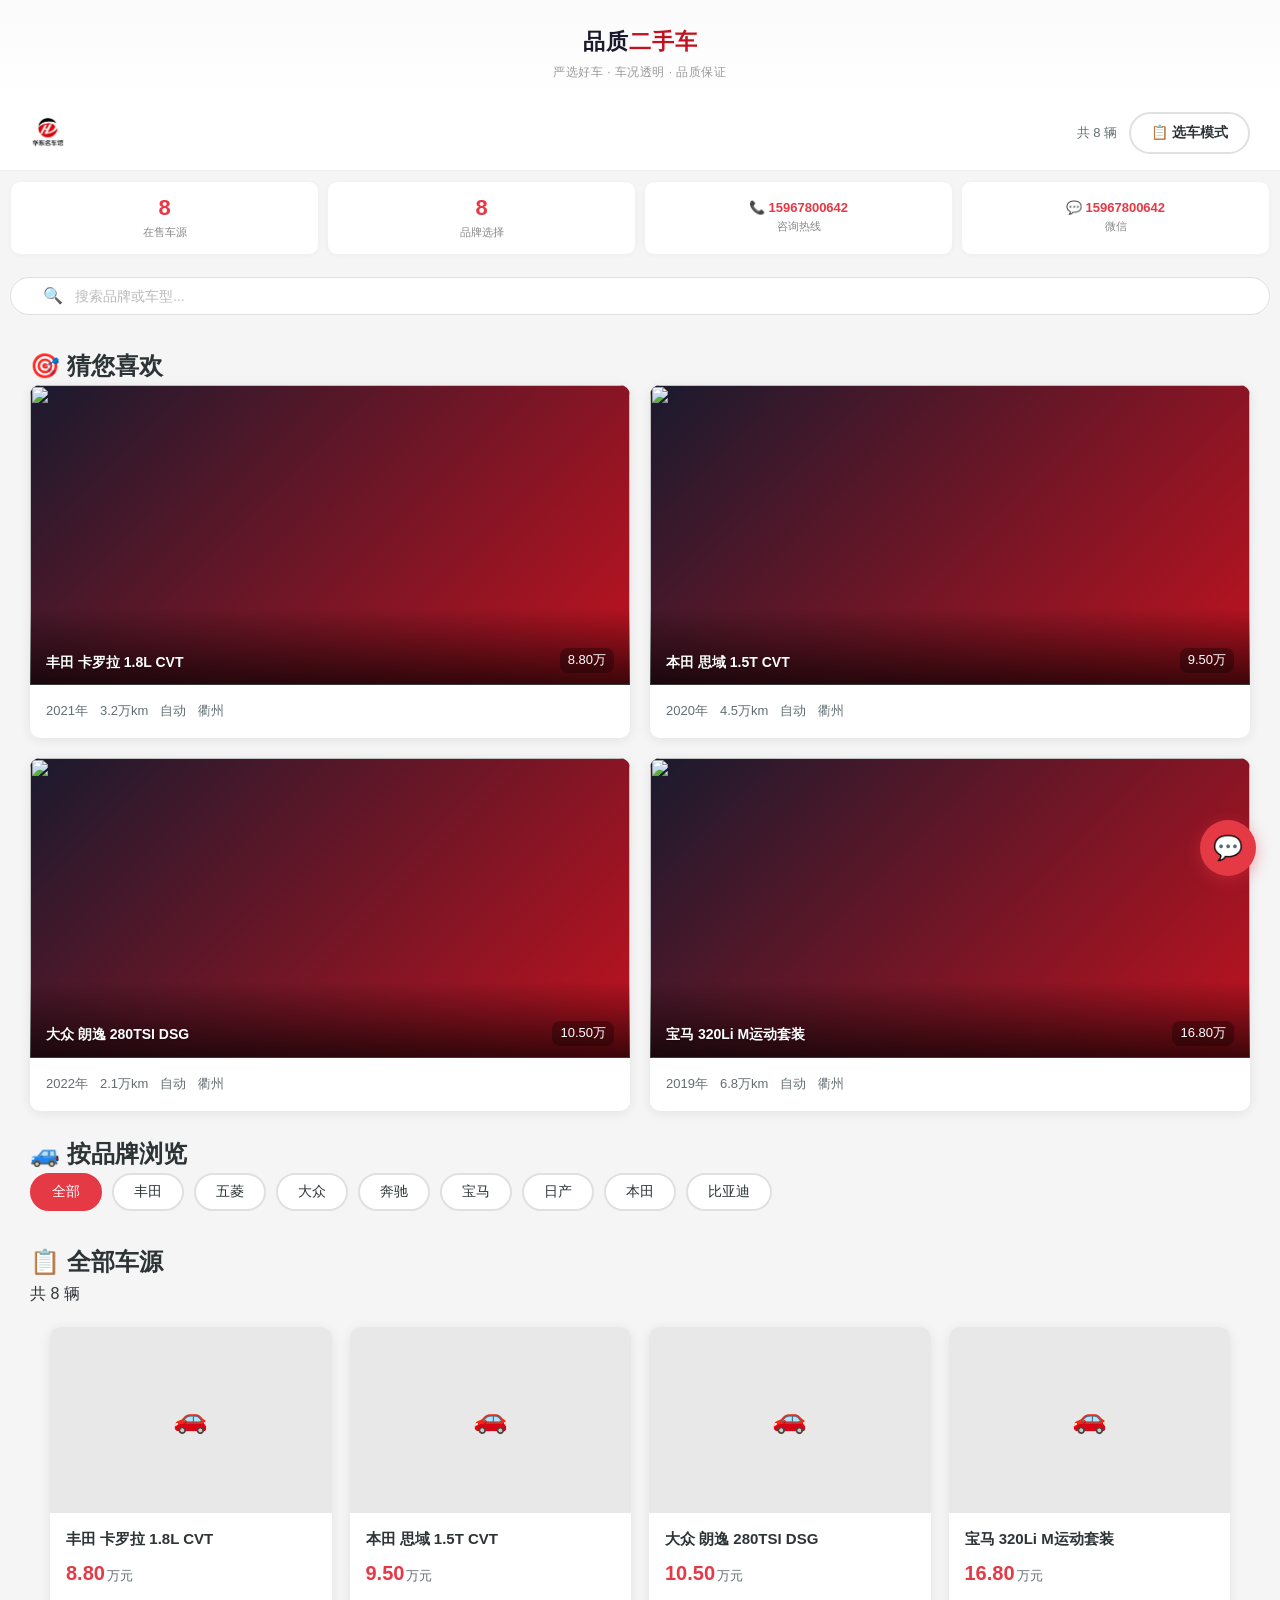
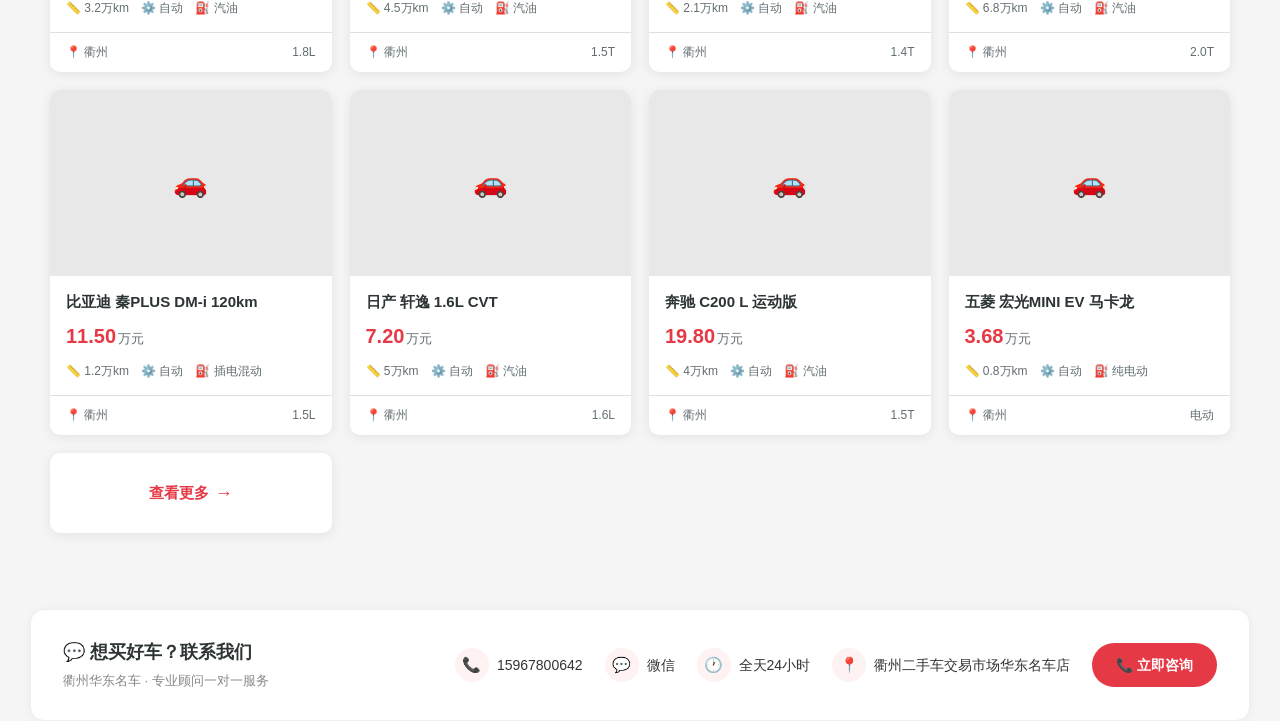
==== index.html @ 39abc212 "三项更新: 猜您喜欢改名+搜索框+近期特价筛选" ====
<!DOCTYPE html>
<html lang="zh-CN">
<head>
<meta charset="UTF-8">
<meta name="viewport" content="width=device-width,initial-scale=1.0,maximum-scale=1.0,user-scalable=no,viewport-fit=cover">
<meta name="format-detection" content="telephone=yes">
<meta property="og:title" content="衢州华东名车 - 品质二手车">
<meta property="og:description" content="严选好车 · 车况透明 · 品质保证 · 15967800642">
<meta property="og:image" content="https://lilboat001.github.io/huadong-mingche/images/logo.png">
<meta property="og:type" content="website">
<title>衢州华东名车</title>
<link rel="stylesheet" href="css/style.css?v=8">
<style>
.ct-sec{max-width:1260px;margin:36px auto 0;padding:0 20px}
.ct-card{background:#fff;border-radius:14px;padding:28px 32px;display:flex;align-items:center;justify-content:space-between;flex-wrap:wrap;gap:20px;box-shadow:0 1px 10px rgba(0,0,0,.04);border:1px solid #eee}
.ct-left h3{font-size:18px;font-weight:700;color:#2d3436;margin-bottom:4px}
.ct-left p{font-size:13px;color:#888}
.ct-right{display:flex;align-items:center;gap:22px;flex-wrap:wrap}
.ct-item{display:flex;align-items:center;gap:8px;font-size:14px;color:#333}
.ct-icon{width:34px;height:34px;border-radius:50%;background:#fef2f2;display:flex;align-items:center;justify-content:center;font-size:15px}
.ct-btn{padding:11px 24px;background:#e63946;color:#fff;border-radius:22px;font-size:14px;font-weight:600;text-decoration:none;transition:all .2s;white-space:nowrap}
.ct-btn:hover{background:#c1121f;transform:scale(1.03)}
.showcase-nav{display:flex;align-items:center;justify-content:center;gap:12px;margin-top:14px}
.showcase-arrow{width:40px;height:40px;border-radius:50%;border:2px solid #ddd;background:#fff;font-size:22px;cursor:pointer;display:flex;align-items:center;justify-content:center;transition:all .2s;color:#555;flex-shrink:0}
.showcase-arrow:hover{background:#e63946;color:#fff;border-color:#e63946}
.showcase-strip{display:flex;gap:8px;flex-wrap:wrap;justify-content:center;align-items:center}
.showcase-strip .dot{width:10px;height:10px;border-radius:50%;background:#ddd;cursor:pointer;transition:all .2s}
.showcase-strip .dot.active{background:#e63946;width:22px;border-radius:5px}
.top-strip{display:flex;align-items:center;justify-content:center;gap:16px;padding:10px 20px;background:#fafafa;border-bottom:1px solid #f0f0f0;font-size:13px;color:#666;flex-wrap:wrap}
.top-strip-item strong{color:#333;font-weight:600}
.top-strip-sep{color:#ddd;font-size:10px}
.info-banner{max-width:1260px;margin:0 auto;padding:10px 0}
.info-banner-inner{display:grid;grid-template-columns:repeat(4,1fr);gap:8px}
.info-card{background:#fff;border-radius:10px;padding:12px 4px;text-align:center;box-shadow:0 1px 4px rgba(0,0,0,.03);border:1px solid #f2f2f2;display:flex;flex-direction:column;align-items:center;justify-content:center;min-height:68px;overflow:hidden}
.info-num{display:block;font-size:22px;font-weight:700;color:#e63946;line-height:1.3}
.info-label{display:block;font-size:11px;color:#888;margin-top:1px}
.info-card-contact .info-num{font-size:13px}
.search-box{max-width:1260px;margin:12px auto 0;padding:0 20px;display:flex;align-items:center;background:#fff;border-radius:22px;border:1px solid #e0e0e0;overflow:hidden;transition:border-color .2s}
.search-box:focus-within{border-color:#e63946;box-shadow:0 0 0 3px rgba(230,57,70,.08)}
.search-icon{padding:0 12px;font-size:16px;color:#aaa;flex-shrink:0}
.search-box input{flex:1;border:none;outline:none;padding:10px 12px 10px 0;font-size:14px;color:#2d3436;background:transparent;min-width:0}
.search-box input::placeholder{color:#bbb}
.filter-tag{padding:8px 16px;border:2px solid #ff9800;border-radius:20px;background:#fff;color:#ff9800;font-size:13px;font-weight:600;cursor:pointer;transition:all .2s;white-space:nowrap;align-self:flex-end}
.filter-tag:hover{background:#fff8e1}
.filter-tag.active{background:#ff9800;color:#fff}
@media(max-width:640px){
  .search-box{margin:8px 12px 0;border-radius:18px}
  .search-box input{font-size:13px;padding:8px 8px 8px 0}
  .search-icon{padding:0 10px;font-size:14px}
  .filter-tag{padding:6px 12px;font-size:11px}
}
@media(max-width:640px){
  .info-banner{margin:0 12px;padding:8px 0}
  .info-banner-inner{grid-template-columns:1fr 1fr;gap:6px}
  .info-card{padding:12px 4px;min-height:60px}
  .info-num{font-size:18px}
  .info-label{font-size:10px}
  .info-card-contact .info-num{font-size:11px}
}
</style>
</head>
<body>

<div class="refresh-bar" id="refreshBar">数据已更新 <button id="btnRefreshNow">🔄 刷新</button></div>

<!-- ====== 展厅模式 ====== -->
<div class="view-mode" id="showroomMode">

  <!-- 展厅头部 -->
  <div style="text-align:center;padding:24px 16px 14px;background:linear-gradient(180deg,#fafafa,#fff)">
    <h1 style="font-size:22px;font-weight:700;color:#1a1a2e;margin:0;letter-spacing:1px">品质<span style="color:#c1121f">二手车</span></h1>
    <p style="font-size:12px;color:#999;margin:4px 0 0;letter-spacing:0.5px">严选好车 · 车况透明 · 品质保证</p>
  </div>

  <header class="header" style="position:static;box-shadow:none;border-bottom:1px solid #f0f0f0">
    <div class="header-inner">
      <div class="logo">
        <img src="images/logo.png" alt="logo" class="logo-img" onerror="this.style.display='none';this.nextElementSibling.style.display=''">
        <span class="logo-text" style="display:none"><span class="logo-icon">🚗</span> 衢州<span>华东名车</span></span>
      </div>
      <div style="display:flex;align-items:center;gap:12px">
        <div class="header-stats" id="headerStats"></div>
        <button class="mode-toggle" id="modeToggle">📋 选车模式</button>
      </div>
    </div>
  </header>

  <div class="info-banner">
    <div class="info-banner-inner">
      <div class="info-card">
        <span class="info-num" id="statCount">8</span>
        <span class="info-label">在售车源</span>
      </div>
      <div class="info-card">
        <span class="info-num" id="statBrands">7</span>
        <span class="info-label">品牌选择</span>
      </div>
      <div class="info-card info-card-contact">
        <a href="tel:15967800642" style="text-decoration:none;color:inherit;display:flex;flex-direction:column;align-items:center;width:100%"><span class="info-num">📞 15967800642</span></a>
        <span class="info-label">咨询热线</span>
      </div>
      <div class="info-card info-card-contact">
        <span class="info-num">💬 15967800642</span>
        <span class="info-label">微信</span>
      </div>
    </div>
  </div>

  <div class="search-box"><span class="search-icon">🔍</span><input type="text" id="searchInput" placeholder="搜索品牌或车型..." oninput="var v=this.value.trim().toLowerCase();var s2=document.getElementById('searchInput2');if(s2)s2.value=this.value;window._searchText=v;A.doSearch()"></div>
	  <section class="featured-section"><div class="section-header"><h2>🎯 猜您喜欢</h2></div><div class="featured-grid" id="featuredGrid"></div></section>
  <div class="brand-pills-section"><div class="section-header"><h2>🚙 按品牌浏览</h2></div><div class="brand-pills" id="brandPills"><button class="brand-pill brand-pill-all active">全部</button></div></div>
  <section class="featured-section"><div class="section-header"><h2>📋 全部车源</h2><span class="more" id="showroomCount"></span></div><div class="car-grid" id="showroomGrid"></div></section>
  <div class="ct-sec"><div class="ct-card">
    <div class="ct-left"><h3>💬 想买好车？联系我们</h3><p>衢州华东名车 · 专业顾问一对一服务</p></div>
    <div class="ct-right"><div class="ct-item"><span class="ct-icon">📞</span>15967800642</div><div class="ct-item"><span class="ct-icon">💬</span>微信</div><div class="ct-item"><span class="ct-icon">🕐</span>全天24小时</div><div class="ct-item"><span class="ct-icon">📍</span>衢州二手车交易市场华东名车店</div><a href="tel:15967800642" class="ct-btn">📞 立即咨询</a></div>
  </div></div>
</div>

<!-- ====== 选车模式 ====== -->
<div class="view-mode" id="selectMode" style="display:none">
  <header class="header" style="position:static;box-shadow:none;border-bottom:1px solid #f0f0f0">
    <div class="header-inner">
      <div class="logo">
        <img src="images/logo.png" alt="logo" class="logo-img" onerror="this.style.display='none';this.nextElementSibling.style.display=''">
        <span class="logo-text" style="display:none"><span class="logo-icon">🚗</span> 衢州<span>华东名车</span></span>
      </div>
      <div style="display:flex;align-items:center;gap:12px">
        <div class="header-stats" id="headerStats2"></div>
        <button class="mode-toggle" id="modeToggle2">✨ 展厅模式</button>
      </div>
    </div>
  </header>
        <div class="search-box"><span class="search-icon">🔍</span><input type="text" id="searchInput2" placeholder="搜索品牌或车型..." oninput="var v=this.value.trim().toLowerCase();var s1=document.getElementById('searchInput');if(s1)s1.value=this.value;window._searchText=v;A.doSearch()"></div>
  <div class="filter-bar">
    <div class="filter-group"><label class="filter-label">品牌</label><select id="filterBrand"><option value="">全部</option></select></div>
    <div class="filter-group"><label class="filter-label">变速箱</label><select id="filterTransmission"><option value="">全部</option><option value="自动">自动</option><option value="手动">手动</option></select></div>
    <div class="filter-group"><label class="filter-label">燃料</label><select id="filterFuel"><option value="">全部</option></select></div>
    <div class="filter-group"><label class="filter-label">价格(万元)</label><div class="price-inputs"><input type="number" id="priceMin" placeholder="最低"><span>—</span><input type="number" id="priceMax" placeholder="最高"></div></div>
    <button class="btn-reset" id="btnReset">重置</button>
        <button class="filter-tag" id="filterSpecial" onclick="this.classList.toggle('active');A.doSearch()">💰 近期特价</button>
    <span class="result-count" id="resultCount"></span>
  </div>
  <div class="car-grid" id="carGrid"></div>
  <div class="empty-state" id="emptyState" style="display:none"><div class="icon">🔍</div><p>没有匹配的车辆</p></div>
  <div class="ct-sec"><div class="ct-card">
    <div class="ct-left"><h3>💬 想买好车？联系我们</h3><p>衢州华东名车 · 专业顾问一对一服务</p></div>
    <div class="ct-right"><div class="ct-item"><span class="ct-icon">📞</span>15967800642</div><div class="ct-item"><span class="ct-icon">💬</span>微信</div><div class="ct-item"><span class="ct-icon">🕐</span>全天24小时</div><div class="ct-item"><span class="ct-icon">📍</span>衢州二手车交易市场华东名车店</div><a href="tel:15967800642" class="ct-btn">📞 立即咨询</a></div>
  </div></div>
</div>

<div class="detail-container" id="detailPage" style="display:none"></div>

<div class="floating-contact">
  <button class="floating-btn" id="floatingBtn">💬</button>
  <div class="floating-panel" id="floatingPanel">
    <button class="close-panel" id="closePanel">✕</button><h4>📬 联系我们</h4>
    <div class="contact-row"><span class="icon">📞</span><a href="tel:15967800642" style="color:inherit;text-decoration:none">15967800642</a></div>
    <div class="contact-row"><span class="icon">💬</span>微信：15967800642</div>
    <div class="contact-row"><span class="icon">🕐</span>全天 24小时在线</div>
    <div class="qr-placeholder">📱<br>微信扫码添加</div>
  </div>
</div>

<!-- 底部导航栏 (手机端) -->
<nav class="bottom-nav" id="bottomNav">
  <button class="nav-item active" data-nav="showroom">
    <span class="nav-icon">🏠</span>
    <span class="nav-label">展厅</span>
  </button>
  <button class="nav-item" data-nav="select">
    <span class="nav-icon">📋</span>
    <span class="nav-label">选车</span>
  </button>
  <button class="nav-item" data-nav="call">
    <span class="nav-icon">📞</span>
    <span class="nav-label">电话</span>
  </button>
  <button class="nav-item" data-nav="wechat">
    <span class="nav-icon">💬</span>
    <span class="nav-label">微信</span>
  </button>
</nav>

<!-- 联系面板 (ActionSheet) -->
<div class="contact-sheet-backdrop" id="csBackdrop"></div>
<div class="contact-sheet" id="contactSheet">
  <div class="contact-sheet-handle"></div>
  <div class="contact-sheet-content">
    <a href="tel:15967800642" class="contact-row call-row">
      <span class="icon">📞</span> 拨打电话 15967800642
    </a>
    <div class="contact-row" onclick="navigator.clipboard.writeText('15967800642');this.innerHTML='<span class=icon>✅</span> 已复制微信号';var t=this;setTimeout(function(){t.innerHTML='<span class=icon>💬</span> 复制微信号 15967800642'},2000)">
      <span class="icon">💬</span> 复制微信号 15967800642
    </div>
    <div class="contact-row" style="cursor:default">
      <span class="icon">🕐</span> 全天 24小时在线
    </div>
  </div>
</div>

<script src="js/app.js"></script>
<script>
(function(){
var cars=[],curCar=null,curImg=0,scList=[],scIdx=0,scIs3D=false,scImgs=[],scTimer=null,ss={cur:0,imgs:[],timer:null};
var $=function(id){return document.getElementById(id)};
var s=localStorage.getItem('car_inventory');
if(s){try{cars=JSON.parse(s)}catch(e){cars=window.CAR_DATA||[]}}else{cars=window.CAR_DATA||[]}

function init(){
  initFilters();initBrandPills();updateStats();initShowcase();renderFeatured();renderShowroomGrid(cars);
  (localStorage.getItem('car_view_mode')==='select'?goSelect:goShowroom)();
  $('btnRefreshNow').addEventListener('click',function(){location.reload()});
  $('modeToggle').addEventListener('click',goSelect);
  $('modeToggle2').addEventListener('click',goShowroom);
  window.addEventListener('storage',function(e){if(e.key==='car_inventory')location.reload()});
}
function goShowroom(){$('showroomMode').style.display='';$('selectMode').style.display='none';localStorage.setItem('car_view_mode','showroom');startScAuto();syncBottomNav('showroom')}
function goSelect(){$('showroomMode').style.display='none';$('selectMode').style.display='';localStorage.setItem('car_view_mode','select');stopScAuto();applyFilters();syncBottomNav('select')}
function syncBottomNav(mode){
  document.querySelectorAll('.nav-item').forEach(function(b){
    b.classList.toggle('active', b.getAttribute('data-nav') === mode);
  });
}

// 3D展台已移除，保留空函数防止报错
function initShowcase(){}
function showScCar(idx){}
function startScAuto(){}
function stopScAuto(){}

function updateStats(){
  var t='共 '+cars.length+' 辆',b=new Set(cars.map(function(c){return c.brand})).size;
  $('headerStats').textContent=t;$('headerStats2').textContent=t;
  $('statCount').textContent=cars.length;$('statBrands').textContent=b;
}
function initBrandPills(){
  var brands=[...new Set(cars.map(function(c){return c.brand}))].sort(),p=$('brandPills');
  brands.forEach(function(b){var btn=document.createElement('button');btn.className='brand-pill';btn.textContent=b;btn.addEventListener('click',function(){p.querySelectorAll('.brand-pill').forEach(function(x){x.classList.remove('active')});btn.classList.add('active');renderShowroomGrid(cars.filter(function(c){return c.brand===b}))});p.appendChild(btn)});
  p.querySelector('.brand-pill-all').addEventListener('click',function(){p.querySelectorAll('.brand-pill').forEach(function(x){x.classList.remove('active')});this.classList.add('active');renderShowroomGrid(cars)});
}
function renderFeatured(){$('featuredGrid').innerHTML=cars.slice(0,4).map(function(c){var p=(c.price/10000).toFixed(2);return'<div class="featured-card" onclick="A.detail('+c.id+')"><div class="featured-img"><img src="'+(c.images[0]||'')+'" loading="lazy" onerror="this.parentElement.style.background=\'linear-gradient(135deg,#1a1a2e,#c1121f)\'"><div class="featured-overlay"><span class="featured-brand">'+c.brand+' '+c.model+'</span><span class="featured-price">'+p+'万</span></div></div><div class="featured-body"><span class="meta-item">'+(c.year||'')+'年</span><span class="meta-item">'+(c.mileage||'')+'万km</span><span class="meta-item">'+c.transmission+'</span><span class="meta-item">'+(c.location||'')+'</span></div></div>'}).join('')}
function renderShowroomGrid(list){var show=list.slice(0,9);$('showroomCount').textContent='共 '+list.length+' 辆';var h=show.length?show.map(function(c){var p=(c.price/10000).toFixed(2);return'<div class="car-card" onclick="A.detail('+c.id+')"><div class="card-img"><img src="'+(c.images[0]||'')+'" loading="lazy" onerror="this.parentElement.innerHTML=\'<div style=position:absolute;top:0;left:0;width:100%;height:100%;display:flex;align-items:center;justify-content:center;color:#aaa;font-size:28px>🚗</div>\'"><div class="card-year-tag">'+(c.year||'')+'年</div>'+(c.spin3d&&c.spin3d.enabled?'<div class="badge-360">360°</div>':'')+'</div><div class="card-body"><div class="card-title">'+c.brand+' '+c.model+'</div><div class="card-price">'+p+'<small>万元</small></div><div class="card-meta"><span class="meta-item">📏 '+(c.mileage||'')+'万km</span><span class="meta-item">⚙️ '+c.transmission+'</span><span class="meta-item">⛽ '+c.fuel+'</span></div></div><div class="card-footer"><span>📍 '+(c.location||'')+'</span><span>'+(c.displacement||'')+'</span></div></div>'}).join(''):'<div class="empty-state"><div class="icon">🔍</div><p>暂无车源</p></div>';h+='<div class="car-card" onclick="A.goSelect()" style="display:flex;align-items:center;justify-content:center;gap:6px;min-height:80px;cursor:pointer;font-size:15px;font-weight:600;color:#e63946">查看更多 <span style="font-size:18px">→</span></div>';$('showroomGrid').innerHTML=h;}
function initFilters(){
  [...new Set(cars.map(function(c){return c.brand}))].sort().forEach(function(b){var o=document.createElement('option');o.value=b;o.textContent=b;$('filterBrand').appendChild(o)});
  [...new Set(cars.map(function(c){return c.fuel}))].sort().forEach(function(f){var o=document.createElement('option');o.value=f;o.textContent=f;$('filterFuel').appendChild(o)});
}
function applyFilters(){var f={brand:$('filterBrand').value,trans:$('filterTransmission').value,fuel:$('filterFuel').value,min:$('priceMin').value?+$('priceMin').value:0,max:$('priceMax').value?+$('priceMax').value:Infinity};var txt=window._searchText||'';var spOn=$('filterSpecial')&&$('filterSpecial').classList.contains('active');renderSelectGrid(cars.filter(function(c){if(f.brand&&c.brand!==f.brand)return false;if(f.trans&&c.transmission!==f.trans)return false;if(f.fuel&&c.fuel!==f.fuel)return false;var p=c.price/10000;if(p<f.min||p>f.max)return false;if(txt&&(c.brand+' '+c.model).toLowerCase().indexOf(txt)===-1)return false;if(spOn){var prices=cars.map(function(x){return x.price});var avg=prices.reduce(function(a,b){return a+b},0)/prices.length;if(c.price>avg)return false}return true}))}
$('filterBrand').addEventListener('change',applyFilters);$('filterTransmission').addEventListener('change',applyFilters);$('filterFuel').addEventListener('change',applyFilters);$('priceMin').addEventListener('input',applyFilters);$('priceMax').addEventListener('input',applyFilters);
$('btnReset').addEventListener('click',function(){$('filterBrand').value='';$('filterTransmission').value='';$('filterFuel').value='';$('priceMin').value='';$('priceMax').value='';$('filterSpecial').classList.remove('active');renderSelectGrid(cars)});
	function doSearch(){var txt=window._searchText||'';var spOn=$('filterSpecial')&&$('filterSpecial').classList.contains('active');var filtered=cars;if(txt){filtered=filtered.filter(function(c){return(c.brand+' '+c.model).toLowerCase().indexOf(txt)!==-1})}if(spOn){var prices=cars.map(function(x){return x.price});var avg=prices.reduce(function(a,b){return a+b},0)/prices.length;filtered=filtered.filter(function(c){return c.price<=avg})}renderShowroomGrid(filtered);if($('selectMode').style.display!=='none'){applyFilters()}}
function renderSelectGrid(list){$('detailPage').style.display='none';if(!list.length){$('carGrid').style.display='none';$('emptyState').style.display='';$('resultCount').textContent='0个结果'}else{$('carGrid').style.display='';$('emptyState').style.display='none';$('resultCount').textContent=list.length+'个车源';$('carGrid').innerHTML=list.map(function(c){var p=(c.price/10000).toFixed(2);return'<div class="car-card" onclick="A.detail('+c.id+')"><div class="card-img"><img src="'+(c.images[0]||'')+'" loading="lazy" onerror="this.parentElement.innerHTML=\'<div style=position:absolute;top:0;left:0;width:100%;height:100%;display:flex;align-items:center;justify-content:center;color:#aaa;font-size:28px>🚗</div>\'"><div class="card-year-tag">'+(c.year||'')+'年</div>'+(c.spin3d&&c.spin3d.enabled?'<div class="badge-360">360°</div>':'')+'</div><div class="card-body"><div class="card-title">'+c.brand+' '+c.model+'</div><div class="card-price">'+p+'<small>万元</small></div><div class="card-meta"><span class="meta-item">📏 '+(c.mileage||'')+'万km</span><span class="meta-item">⚙️ '+c.transmission+'</span><span class="meta-item">⛽ '+c.fuel+'</span></div></div><div class="card-footer"><span>📍 '+(c.location||'')+'</span><span>'+(c.displacement||'')+'</span></div></div>'}).join('')}}

function showDetail(id){
  var c=cars.find(function(x){return x.id===id});if(!c)return;curCar=c;curImg=0;var p=(c.price/10000).toFixed(2),h3=c.spin3d&&c.spin3d.enabled&&c.spin3d.images&&c.spin3d.images.length>=4;
  $('showroomMode').style.display='none';$('selectMode').style.display='none';$('detailPage').style.display='';stopScAuto();
  $('detailPage').innerHTML='<button class="btn-back" onclick="A.back()">← 返回</button>'+
    (h3?'<div class="spin3d-container" id="sd"><div class="spin3d-viewer" id="sv"><img src="'+c.spin3d.images[0]+'" id="si" alt=""><div class="spin3d-hint">↔ 左右拖拽旋转</div></div><div class="spin3d-dots" id="sdd">'+c.spin3d.images.map(function(_,i){return'<span class="spin3d-dot'+(i===0?' active':'')+'"></span>'}).join('')+'</div><div class="spin3d-toolbar"><button onclick="A.spPrev()">◀ 上一个</button><button class="spin3d-auto-btn" id="sab" onclick="A.spAuto()">▶ 自动旋转</button><button onclick="A.spNext()">下一个 ▶</button></div></div>'
    :'<div class="gallery"><div class="gallery-main"><img src="'+c.images[0]+'" id="gm" alt=""></div>'+(c.images.length>1?'<button class="gallery-nav prev" onclick="A.gPrev()">‹</button><button class="gallery-nav next" onclick="A.gNext()">›</button>':'')+'<div class="gallery-thumbs">'+c.images.map(function(im,i){return'<div class="gallery-thumb'+(i===0?' active':'')+'" onclick="A.gThumb('+i+')"><img src="'+im+'" alt=""></div>'}).join('')+'</div></div>')+
    '<div class="detail-card"><div class="detail-header"><div class="detail-title">'+c.brand+' '+c.model+'</div><div class="detail-price">'+p+'<small>万元</small></div></div><table class="info-table"><tr><td>年份</td><td>'+c.year+'年</td></tr><tr><td>里程</td><td>'+c.mileage+'万km</td></tr><tr><td>变速箱</td><td>'+c.transmission+'</td></tr><tr><td>燃料</td><td>'+c.fuel+'</td></tr><tr><td>排量</td><td>'+c.displacement+'</td></tr><tr><td>颜色</td><td>'+c.color+'</td></tr><tr><td>所在地</td><td>📍 '+c.location+'</td></tr></table><div class="detail-section"><h3>车况描述</h3><p>'+c.description+'</p></div><div class="contact-box">📞 联系电话：<span class="contact-phone">15967800642</span></div></div>';
  if(h3){initSpin3(c.spin3d.images);setTimeout(setupSpin3,100)}
  window.scrollTo({top:0,behavior:'smooth'});
}
function initSpin3(imgs){ss.imgs=imgs;ss.cur=0;clearInterval(ss.timer)}
function updSpin3(i){if(!ss.imgs.length)return;ss.cur=((i%ss.imgs.length)+ss.imgs.length)%ss.imgs.length;var im=$('si');if(im)im.src=ss.imgs[ss.cur];document.querySelectorAll('#sdd .spin3d-dot').forEach(function(d,j){d.classList.toggle('active',j===ss.cur)})}
function spPrev(){updSpin3(ss.cur-1);stopSpin3()}function spNext(){updSpin3(ss.cur+1);stopSpin3()}
function spAuto(){var b=$('sab');if(ss.timer){stopSpin3();if(b){b.textContent='▶ 自动旋转';b.classList.remove('playing')}return}if(b){b.textContent='⏸ 停止';b.classList.add('playing')}ss.timer=setInterval(function(){updSpin3(ss.cur+1)},150)}
function stopSpin3(){clearInterval(ss.timer);ss.timer=null}
function setupSpin3(){var v=$('sv');if(!v)return;var h=v.querySelector('.spin3d-hint'),drag=false,sx=0,sf=0;v.addEventListener('mousedown',function(e){drag=true;sx=e.clientX;sf=ss.cur;v.style.cursor='grabbing';h.style.opacity='0';stopSpin3();e.preventDefault()});document.addEventListener('mousemove',function(e){if(!drag)return;updSpin3(sf+Math.round((e.clientX-sx)/12))});document.addEventListener('mouseup',function(){if(drag){drag=false;v.style.cursor='ew-resize'}});v.addEventListener('touchstart',function(e){drag=true;sx=e.touches[0].clientX;sf=ss.cur;h.style.opacity='0';stopSpin3()},{passive:true});v.addEventListener('touchmove',function(e){if(!drag)return;e.preventDefault();var delta=Math.round((e.touches[0].clientX-sx)/8);if(delta!==0){updSpin3(sf+delta);sf=ss.cur;sx=e.touches[0].clientX}},{passive:false});v.addEventListener('touchend',function(){drag=false})}
function gThumb(i){if(!curCar)return;curImg=i;var m=$('gm');if(m)m.src=curCar.images[i];document.querySelectorAll('.gallery-thumb').forEach(function(t,j){t.classList.toggle('active',j===i)})}
function gPrev(){if(!curCar)return;gThumb((curImg-1+curCar.images.length)%curCar.images.length)}
function gNext(){if(!curCar)return;gThumb((curImg+1)%curCar.images.length)}
function goBack(){$('detailPage').style.display='none';curCar=null;if(localStorage.getItem('car_view_mode')==='select'){$('selectMode').style.display='';applyFilters()}else{$('showroomMode').style.display='';startScAuto()}}

$('floatingBtn').addEventListener('click',function(){
  if(window.innerWidth<=640){
    openContactSheet();
  }else{
    $('floatingPanel').classList.toggle('show');
  }
});
$('closePanel').addEventListener('click',function(){$('floatingPanel').classList.remove('show')});
document.addEventListener('click',function(e){if($('floatingPanel').classList.contains('show')&&!e.target.closest('.floating-contact'))$('floatingPanel').classList.remove('show')});

// ===== 底部导航 =====
document.querySelectorAll('.nav-item').forEach(function(btn){
  btn.addEventListener('click',function(){
    var mode=this.getAttribute('data-nav');
    if(mode==='showroom') goShowroom();
    else if(mode==='select') goSelect();
    else if(mode==='call'){ window.location.href='tel:15967800642'; }
    else if(mode==='wechat'){ openContactSheet(); }
  });
});

// ===== 联系面板 (ActionSheet) =====
function openContactSheet(){
  $('contactSheet').classList.add('open');
  $('csBackdrop').classList.add('show');
}
function closeContactSheet(){
  $('contactSheet').classList.remove('open');
  $('csBackdrop').classList.remove('show');
}
$('csBackdrop').addEventListener('click', closeContactSheet);

// 展厅轮播已移除

window.A={detail:showDetail,back:goBack,goSelect:goSelect,gThumb:gThumb,gPrev:gPrev,gNext:gNext,spPrev:spPrev,spNext:spNext,spAuto:spAuto,doSearch:doSearch};
init();
})();
</script>
</body>
</html>
---- css/style.css ----
/* ========== Reset & Base ========== */
*,
*::before,
*::after {
  margin: 0;
  padding: 0;
  box-sizing: border-box;
}

:root {
  --color-primary: #e63946;
  --color-primary-dark: #c1121f;
  --color-bg: #f5f5f5;
  --color-white: #ffffff;
  --color-text: #2d3436;
  --color-text-light: #636e72;
  --color-border: #e0e0e0;
  --color-tag: #f0f0f0;
  --shadow-card: 0 2px 12px rgba(0, 0, 0, 0.08);
  --shadow-hover: 0 6px 24px rgba(0, 0, 0, 0.14);
  --radius: 10px;
  --radius-sm: 6px;
  --max-width: 1260px;
  --transition: 0.25s ease;
}

body {
  font-family: -apple-system, BlinkMacSystemFont, "Segoe UI", "PingFang SC",
    "Microsoft YaHei", "Helvetica Neue", sans-serif;
  color: var(--color-text);
  background: var(--color-bg);
  line-height: 1.6;
  -webkit-font-smoothing: antialiased;
}

a {
  text-decoration: none;
  color: inherit;
}

img {
  max-width: 100%;
  display: block;
}

/* ========== Header ========== */
.header {
  background: var(--color-white);
  border-bottom: 1px solid var(--color-border);
  padding: 16px 0;
  position: sticky;
  top: 0;
  z-index: 100;
  box-shadow: 0 1px 4px rgba(0, 0, 0, 0.04);
}

.header-inner {
  max-width: var(--max-width);
  margin: 0 auto;
  padding: 0 20px;
  display: flex;
  align-items: center;
  justify-content: space-between;
}

.logo {
  font-size: 22px;
  font-weight: 700;
  color: var(--color-text);
  display: flex;
  align-items: center;
  gap: 8px;
}

.logo-icon {
  font-size: 26px;
}

.logo span {
  color: var(--color-primary);
}

.header-stats {
  font-size: 13px;
  color: var(--color-text-light);
}

/* ========== Filters ========== */
.filter-bar {
  max-width: var(--max-width);
  margin: 24px auto 0;
  padding: 0 20px;
  display: flex;
  flex-wrap: wrap;
  align-items: flex-end;
  gap: 12px;
}

.filter-group {
  display: flex;
  flex-direction: column;
  gap: 4px;
}

.filter-label {
  font-size: 12px;
  color: var(--color-text-light);
  font-weight: 500;
}

.filter-group select,
.filter-group input {
  padding: 9px 12px;
  border: 1px solid var(--color-border);
  border-radius: var(--radius-sm);
  font-size: 14px;
  color: var(--color-text);
  background: var(--color-white);
  outline: none;
  transition: border-color var(--transition);
  min-width: 130px;
}

.filter-group select:focus,
.filter-group input:focus {
  border-color: var(--color-primary);
}

.price-inputs {
  display: flex;
  align-items: center;
  gap: 6px;
}

.price-inputs input {
  width: 90px;
  min-width: auto;
}

.price-inputs span {
  color: var(--color-text-light);
  font-size: 13px;
}

.btn-reset {
  padding: 9px 18px;
  border: 1px solid var(--color-border);
  border-radius: var(--radius-sm);
  background: var(--color-white);
  color: var(--color-text-light);
  font-size: 13px;
  cursor: pointer;
  transition: all var(--transition);
  white-space: nowrap;
}

.btn-reset:hover {
  background: var(--color-text);
  color: var(--color-white);
  border-color: var(--color-text);
}

.result-count {
  margin-left: auto;
  font-size: 13px;
  color: var(--color-text-light);
  white-space: nowrap;
}

/* ========== Car Grid ========== */
.car-grid {
  max-width: var(--max-width);
  margin: 20px auto;
  padding: 0 20px 40px;
  display: grid;
  grid-template-columns: repeat(4, 1fr);
  gap: 18px;
}

/* ========== Car Card ========== */
.car-card {
  background: var(--color-white);
  border-radius: var(--radius);
  overflow: hidden;
  box-shadow: var(--shadow-card);
  cursor: pointer;
  transition: transform var(--transition), box-shadow var(--transition);
}

.car-card:hover {
  transform: translateY(-4px);
  box-shadow: var(--shadow-hover);
}

.card-img {
  position: relative;
  width: 100%;
  padding-top: 66%;
  overflow: hidden;
  background: #e8e8e8;
}

.card-img img {
  position: absolute;
  top: 0;
  left: 0;
  width: 100%;
  height: 100%;
  object-fit: cover;
  transition: transform var(--transition);
}

.car-card:hover .card-img img {
  transform: scale(1.05);
}

.card-year-tag {
  position: absolute;
  top: 10px;
  left: 10px;
  background: rgba(0, 0, 0, 0.65);
  color: #fff;
  font-size: 12px;
  padding: 3px 8px;
  border-radius: 4px;
  font-weight: 500;
}

.card-body {
  padding: 14px 16px;
}

.card-title {
  font-size: 15px;
  font-weight: 600;
  color: var(--color-text);
  margin-bottom: 6px;
  white-space: nowrap;
  overflow: hidden;
  text-overflow: ellipsis;
}

.card-price {
  font-size: 20px;
  font-weight: 700;
  color: var(--color-primary);
  margin-bottom: 10px;
}

.card-price small {
  font-size: 13px;
  font-weight: 400;
  color: var(--color-text-light);
  margin-left: 2px;
}

.card-meta {
  display: flex;
  gap: 12px;
  flex-wrap: wrap;
}

.meta-item {
  font-size: 12px;
  color: var(--color-text-light);
  display: flex;
  align-items: center;
  gap: 3px;
}

.meta-item .icon {
  font-size: 14px;
}

.card-footer {
  padding: 10px 16px;
  border-top: 1px solid var(--color-border);
  display: flex;
  justify-content: space-between;
  align-items: center;
  font-size: 12px;
  color: var(--color-text-light);
}

.card-location {
  display: flex;
  align-items: center;
  gap: 3px;
}

/* ========== Empty State ========== */
.empty-state {
  text-align: center;
  padding: 60px 20px;
  color: var(--color-text-light);
}

.empty-state .icon {
  font-size: 48px;
  margin-bottom: 12px;
}

.empty-state p {
  font-size: 15px;
}

/* ========== Detail Page ========== */
.detail-container {
  max-width: 960px;
  margin: 0 auto;
  padding: 24px 20px 40px;
}

.btn-back {
  display: inline-flex;
  align-items: center;
  gap: 6px;
  color: var(--color-text-light);
  font-size: 14px;
  padding: 8px 0;
  margin-bottom: 20px;
  cursor: pointer;
  transition: color var(--transition);
  background: none;
  border: none;
}

.btn-back:hover {
  color: var(--color-primary);
}

/* Gallery */
.gallery {
  position: relative;
  border-radius: var(--radius);
  overflow: hidden;
  background: #e8e8e8;
  margin-bottom: 24px;
}

.gallery-main {
  width: 100%;
  padding-top: 56%;
  position: relative;
}

.gallery-main img {
  position: absolute;
  top: 0;
  left: 0;
  width: 100%;
  height: 100%;
  object-fit: cover;
}

.gallery-nav {
  position: absolute;
  top: 50%;
  transform: translateY(-50%);
  width: 40px;
  height: 40px;
  border: none;
  border-radius: 50%;
  background: rgba(255, 255, 255, 0.85);
  color: var(--color-text);
  font-size: 18px;
  cursor: pointer;
  display: flex;
  align-items: center;
  justify-content: center;
  transition: background var(--transition);
}

.gallery-nav:hover {
  background: #fff;
}

.gallery-nav.prev {
  left: 12px;
}

.gallery-nav.next {
  right: 12px;
}

.gallery-thumbs {
  display: flex;
  gap: 8px;
  padding: 10px;
  overflow-x: auto;
}

.gallery-thumb {
  width: 72px;
  height: 50px;
  border-radius: 4px;
  overflow: hidden;
  cursor: pointer;
  opacity: 0.5;
  transition: opacity var(--transition);
  flex-shrink: 0;
  border: 2px solid transparent;
}

.gallery-thumb.active {
  opacity: 1;
  border-color: var(--color-primary);
}

.gallery-thumb img {
  width: 100%;
  height: 100%;
  object-fit: cover;
}

/* Detail Info */
.detail-card {
  background: var(--color-white);
  border-radius: var(--radius);
  box-shadow: var(--shadow-card);
  padding: 28px 32px;
}

.detail-header {
  display: flex;
  justify-content: space-between;
  align-items: flex-start;
  flex-wrap: wrap;
  gap: 16px;
  margin-bottom: 24px;
  padding-bottom: 20px;
  border-bottom: 1px solid var(--color-border);
}

.detail-title {
  font-size: 22px;
  font-weight: 700;
}

.detail-price {
  font-size: 28px;
  font-weight: 700;
  color: var(--color-primary);
  white-space: nowrap;
}

.detail-price small {
  font-size: 16px;
  font-weight: 400;
}

/* Info Table */
.info-table {
  width: 100%;
  border-collapse: collapse;
  margin-bottom: 24px;
}

.info-table td {
  padding: 10px 0;
  font-size: 14px;
  border-bottom: 1px solid var(--color-border);
  vertical-align: top;
}

.info-table td:first-child {
  color: var(--color-text-light);
  width: 100px;
  font-weight: 500;
}

/* Description */
.detail-section {
  margin-bottom: 24px;
}

.detail-section h3 {
  font-size: 16px;
  margin-bottom: 10px;
  color: var(--color-text);
}

.detail-section p {
  font-size: 14px;
  color: var(--color-text-light);
  line-height: 1.8;
}

/* Contact */
.contact-box {
  background: #fafafa;
  border-radius: var(--radius-sm);
  padding: 16px 20px;
  display: flex;
  align-items: center;
  gap: 12px;
}

.contact-label {
  font-size: 13px;
  color: var(--color-text-light);
}

.contact-phone {
  font-size: 18px;
  font-weight: 600;
  color: var(--color-primary);
}

/* ========== Footer ========== */
.footer {
  text-align: center;
  padding: 20px;
  color: var(--color-text-light);
  font-size: 12px;
  border-top: 1px solid var(--color-border);
  background: var(--color-white);
}

/* ========== Responsive ========== */

/* ========== Mode Toggle Button ========== */
.mode-toggle {
  display: flex;
  align-items: center;
  gap: 5px;
  padding: 10px 20px;
  border: 2px solid #e0e0e0;
  border-radius: 22px;
  background: #fff;
  color: #2d3436;
  font-size: 14px;
  cursor: pointer;
  transition: all .25s ease;
  white-space: nowrap;
  font-weight: 600;
}

.mode-toggle:hover {
  border-color: var(--color-primary);
  color: var(--color-primary);
  background: #fff5f5;
}

/* ========== View Mode Wrappers ========== */
.view-mode {
  animation: fadeIn 0.4s ease;
}

@keyframes fadeIn {
  from { opacity: 0; transform: translateY(10px); }
  to   { opacity: 1; transform: translateY(0); }
}

/* ========== Hero Section ========== */
.hero {
  background: linear-gradient(135deg, #1a1a2e 0%, #16213e 40%, #c1121f 100%);
  padding: 60px 20px 50px;
  text-align: center;
  position: relative;
  overflow: hidden;
}

.hero::before {
  content: '';
  position: absolute;
  top: -50%;
  left: -50%;
  width: 200%;
  height: 200%;
  background: radial-gradient(circle at 30% 50%, rgba(255,255,255,0.05) 0%, transparent 60%),
              radial-gradient(circle at 70% 30%, rgba(255,255,255,0.03) 0%, transparent 50%);
  pointer-events: none;
}

.hero-content {
  position: relative;
  z-index: 1;
  max-width: 700px;
  margin: 0 auto;
}

.hero h1 {
  font-size: 36px;
  font-weight: 800;
  color: #ffffff;
  margin-bottom: 12px;
  letter-spacing: 1px;
}

.hero h1 span {
  color: #ff6b6b;
}

.hero-subtitle {
  font-size: 16px;
  color: rgba(255,255,255,0.75);
  margin-bottom: 24px;
  line-height: 1.6;
}

.hero-tags {
  display: flex;
  justify-content: center;
  gap: 12px;
  flex-wrap: wrap;
}

.hero-tag {
  padding: 6px 16px;
  border: 1px solid rgba(255,255,255,0.3);
  border-radius: 20px;
  color: rgba(255,255,255,0.9);
  font-size: 13px;
  background: rgba(255,255,255,0.08);
  backdrop-filter: blur(4px);
}

/* ========== Logo ========== */
.logo-img {
  height: 36px;
  width: auto;
  vertical-align: middle;
}

.logo-text {
  font-size: 22px;
  font-weight: 700;
  color: var(--color-text);
  display: flex;
  align-items: center;
  gap: 8px;
}

/* ========== 3D Carousel ========== */
.carousel-3d-section {
  background: linear-gradient(135deg, #0f0c29, #1a1a2e 40%, #302b63 70%, #24243e 100%);
  padding: 40px 20px 20px;
  overflow: hidden;
  position: relative;
}

.carousel-3d-section::before {
  content: '';
  position: absolute;
  top: 0; left: 0; right: 0; bottom: 0;
  background: radial-gradient(ellipse at center, rgba(255,255,255,0.03) 0%, transparent 70%);
  pointer-events: none;
}

.carousel-3d-container {
  perspective: 1000px;
  max-width: 900px;
  margin: 0 auto;
  padding: 20px 0 10px;
}

.carousel-3d-stage {
  display: flex;
  align-items: center;
  justify-content: center;
  min-height: 300px;
  position: relative;
  transform-style: preserve-3d;
}

.carousel-card {
  position: absolute;
  width: 280px;
  background: rgba(255,255,255,0.06);
  backdrop-filter: blur(10px);
  border: 1px solid rgba(255,255,255,0.12);
  border-radius: 14px;
  overflow: hidden;
  cursor: pointer;
  transition: transform 0.6s cubic-bezier(0.23, 1, 0.32, 1),
              opacity 0.6s ease,
              border-color 0.3s ease;
  box-shadow: 0 8px 32px rgba(0,0,0,0.3);
}

.carousel-card.active {
  border-color: rgba(255,255,255,0.3);
  box-shadow: 0 12px 40px rgba(230,57,70,0.25);
}

.carousel-card:hover {
  border-color: var(--color-primary);
}

.carousel-card-img {
  width: 100%;
  height: 180px;
  overflow: hidden;
  background: rgba(0,0,0,0.2);
}

.carousel-card-img img {
  width: 100%;
  height: 100%;
  object-fit: cover;
  transition: transform 0.4s ease;
}

.carousel-card:hover .carousel-card-img img {
  transform: scale(1.06);
}

.carousel-card-label {
  padding: 12px 16px 4px;
  font-size: 15px;
  font-weight: 600;
  color: #fff;
  white-space: nowrap;
  overflow: hidden;
  text-overflow: ellipsis;
}

.carousel-card-price {
  padding: 0 16px 14px;
  font-size: 20px;
  font-weight: 700;
  color: #ff6b6b;
}

.carousel-3d-controls {
  display: flex;
  align-items: center;
  justify-content: center;
  gap: 20px;
  margin-top: 10px;
  position: relative;
  z-index: 2;
}

.carousel-btn {
  width: 44px;
  height: 44px;
  border-radius: 50%;
  border: 2px solid rgba(255,255,255,0.3);
  background: rgba(255,255,255,0.08);
  color: #fff;
  font-size: 22px;
  cursor: pointer;
  display: flex;
  align-items: center;
  justify-content: center;
  transition: all var(--transition);
  backdrop-filter: blur(4px);
}

.carousel-btn:hover {
  background: rgba(255,255,255,0.2);
  border-color: rgba(255,255,255,0.6);
}

.carousel-dots {
  display: flex;
  gap: 8px;
}

.carousel-dot {
  width: 10px;
  height: 10px;
  border-radius: 50%;
  background: rgba(255,255,255,0.3);
  cursor: pointer;
  transition: all var(--transition);
}

.carousel-dot.active {
  background: var(--color-primary);
  box-shadow: 0 0 10px rgba(230,57,70,0.6);
  transform: scale(1.3);
}

.carousel-current-info {
  text-align: center;
  padding: 16px 20px 0;
  position: relative;
  z-index: 2;
}

.carousel-info-name {
  font-size: 18px;
  font-weight: 700;
  color: #fff;
  display: block;
}

.carousel-info-price {
  font-size: 22px;
  font-weight: 700;
  color: #ff6b6b;
  margin-top: 4px;
  display: block;
}

/* ========== Stats Bar ========== */
.stats-bar {
  max-width: var(--max-width);
  margin: -28px auto 0;
  padding: 0 20px;
  position: relative;
  z-index: 2;
}

.stats-inner {
  background: var(--color-white);
  border-radius: var(--radius);
  box-shadow: var(--shadow-card);
  display: grid;
  grid-template-columns: repeat(4, 1fr);
  padding: 20px 0;
}

.stat-item {
  text-align: center;
  border-right: 1px solid var(--color-border);
}

.stat-item:last-child {
  border-right: none;
}

.stat-number {
  font-size: 28px;
  font-weight: 700;
  color: var(--color-primary);
  display: block;
}

.stat-label {
  font-size: 13px;
  color: var(--color-text-light);
  margin-top: 4px;
}

/* ========== Section Titles ========== */
.section-title {
  font-size: 22px;
  font-weight: 700;
  color: var(--color-text);
  margin-bottom: 6px;
}

.section-subtitle {
  font-size: 14px;
  color: var(--color-text-light);
  margin-bottom: 20px;
}

/* ========== Featured Cars ========== */
.featured-section {
  max-width: var(--max-width);
  margin: 32px auto 0;
  padding: 0 20px;
}

.featured-grid {
  display: grid;
  grid-template-columns: repeat(2, 1fr);
  gap: 20px;
}

.featured-card {
  background: var(--color-white);
  border-radius: var(--radius);
  overflow: hidden;
  box-shadow: var(--shadow-card);
  cursor: pointer;
  transition: transform var(--transition), box-shadow var(--transition);
  display: flex;
  flex-direction: column;
}

.featured-card:hover {
  transform: translateY(-6px);
  box-shadow: var(--shadow-hover);
}

.featured-img {
  position: relative;
  width: 100%;
  padding-top: 50%;
  overflow: hidden;
  background: #e8e8e8;
}

.featured-img img {
  position: absolute;
  top: 0;
  left: 0;
  width: 100%;
  height: 100%;
  object-fit: cover;
  transition: transform var(--transition);
}

.featured-card:hover .featured-img img {
  transform: scale(1.08);
}

.featured-overlay {
  position: absolute;
  bottom: 0;
  left: 0;
  right: 0;
  padding: 40px 16px 12px;
  background: linear-gradient(transparent, rgba(0,0,0,0.7));
  display: flex;
  justify-content: space-between;
  align-items: flex-end;
}

.featured-brand {
  color: #fff;
  font-size: 14px;
  font-weight: 600;
  text-shadow: 0 1px 2px rgba(0,0,0,0.4);
}

.featured-price {
  color: #fff;
  font-size: 13px;
  font-weight: 500;
  background: rgba(0,0,0,0.3);
  padding: 2px 8px;
  border-radius: 8px;
}

.featured-body {
  padding: 16px;
  flex: 1;
  display: flex;
  flex-wrap: wrap;
  gap: 12px;
  align-items: center;
  font-size: 13px;
  color: var(--color-text-light);
}

.featured-body .meta-item {
  font-size: 13px;
}

/* ========== Brand Pills ========== */
.brand-pills-section {
  max-width: var(--max-width);
  margin: 24px auto 0;
  padding: 0 20px;
}

.brand-pills {
  display: flex;
  flex-wrap: wrap;
  gap: 10px;
}

.brand-pill {
  padding: 8px 20px;
  border: 2px solid var(--color-border);
  border-radius: 24px;
  background: var(--color-white);
  color: var(--color-text);
  font-size: 14px;
  font-weight: 500;
  cursor: pointer;
  transition: all var(--transition);
  white-space: nowrap;
}

.brand-pill:hover {
  border-color: var(--color-primary);
  color: var(--color-primary);
}

.brand-pill.active {
  background: var(--color-primary);
  color: #fff;
  border-color: var(--color-primary);
}

.brand-pill-all {
  background: var(--color-text);
  color: #fff;
  border-color: var(--color-text);
}

.brand-pill-all:hover {
  background: #555;
  border-color: #555;
}

/* ========== Contact Bar ========== */
.contact-bar {
  background: linear-gradient(135deg, #1a1a2e, #c1121f);
  margin-top: 40px;
  padding: 40px 20px;
  color: #fff;
}

.contact-bar-inner {
  max-width: var(--max-width);
  margin: 0 auto;
  display: flex;
  align-items: center;
  justify-content: space-between;
  flex-wrap: wrap;
  gap: 24px;
}

.contact-bar-text h2 {
  font-size: 24px;
  font-weight: 700;
  margin-bottom: 6px;
}

.contact-bar-text p {
  font-size: 14px;
  opacity: 0.8;
}

.contact-bar-info {
  display: flex;
  gap: 32px;
  flex-wrap: wrap;
}

.contact-info-item {
  display: flex;
  align-items: center;
  gap: 10px;
}

.contact-info-icon {
  width: 44px;
  height: 44px;
  border-radius: 50%;
  background: rgba(255,255,255,0.15);
  display: flex;
  align-items: center;
  justify-content: center;
  font-size: 20px;
  flex-shrink: 0;
}

.contact-info-text .label {
  font-size: 11px;
  opacity: 0.7;
  text-transform: uppercase;
  letter-spacing: 1px;
}

.contact-info-text .value {
  font-size: 16px;
  font-weight: 600;
}

/* ========== Floating Contact Button ========== */
.floating-contact {
  position: fixed;
  bottom: 24px;
  right: 24px;
  z-index: 999;
}

.floating-btn {
  width: 56px;
  height: 56px;
  border-radius: 50%;
  border: none;
  background: var(--color-primary);
  color: #fff;
  font-size: 24px;
  cursor: pointer;
  box-shadow: 0 4px 16px rgba(230, 57, 70, 0.4);
  transition: transform var(--transition), box-shadow var(--transition);
  display: flex;
  align-items: center;
  justify-content: center;
}

.floating-btn:hover {
  transform: scale(1.1);
  box-shadow: 0 6px 24px rgba(230, 57, 70, 0.55);
}

.floating-panel {
  position: absolute;
  bottom: 68px;
  right: 0;
  width: 280px;
  background: var(--color-white);
  border-radius: var(--radius);
  box-shadow: var(--shadow-hover);
  padding: 24px;
  display: none;
  animation: fadeIn 0.25s ease;
}

.floating-panel.show {
  display: block;
}

.floating-panel h4 {
  font-size: 16px;
  margin-bottom: 16px;
  color: var(--color-text);
}

.floating-panel .contact-row {
  display: flex;
  align-items: center;
  gap: 10px;
  padding: 10px 0;
  border-bottom: 1px solid var(--color-border);
  font-size: 14px;
  color: var(--color-text);
}

.floating-panel .contact-row:last-child {
  border-bottom: none;
}

.floating-panel .contact-row .icon {
  font-size: 18px;
  width: 24px;
  text-align: center;
}

.floating-panel .qr-placeholder {
  width: 120px;
  height: 120px;
  background: var(--color-bg);
  border-radius: 8px;
  margin: 12px auto;
  display: flex;
  align-items: center;
  justify-content: center;
  font-size: 13px;
  color: var(--color-text-light);
  border: 1px dashed var(--color-border);
}

.floating-panel .close-panel {
  position: absolute;
  top: 10px;
  right: 14px;
  background: none;
  border: none;
  font-size: 18px;
  cursor: pointer;
  color: var(--color-text-light);
}


/* ========== Refresh Notification Bar ========== */
.refresh-bar {
  position: fixed;
  top: 0;
  left: 0;
  right: 0;
  background: #1a1a2e;
  color: #fff;
  padding: 12px 20px;
  text-align: center;
  font-size: 14px;
  z-index: 1000;
  transform: translateY(-100%);
  transition: transform 0.35s ease;
  display: flex;
  align-items: center;
  justify-content: center;
  gap: 12px;
}

.refresh-bar.show {
  transform: translateY(0);
}

.refresh-bar button {
  padding: 6px 16px;
  border: none;
  border-radius: 16px;
  background: var(--color-primary);
  color: #fff;
  font-size: 13px;
  cursor: pointer;
  font-weight: 500;
}

.refresh-bar button:hover {
  background: #c1121f;
}

/* ========== 360 Badge ========== */
.badge-360 {
  position: absolute;
  top: 10px;
  right: 10px;
  background: rgba(230,57,70,0.9);
  color: #fff;
  font-size: 11px;
  font-weight: 600;
  padding: 3px 8px;
  border-radius: 4px;
  z-index: 3;
  letter-spacing: 0.5px;
}

/* ========== 3D Spin Viewer (得物风格) ========== */
.spin3d-container {
  background: #ffffff;
  border-radius: 12px;
  overflow: hidden;
  margin-bottom: 24px;
  position: relative;
  user-select: none;
  -webkit-user-select: none;
  cursor: ew-resize;
  box-shadow: 0 2px 16px rgba(0,0,0,0.06);
}

.spin3d-viewer {
  width: 100%;
  padding-top: 66.67%;
  position: relative;
  overflow: hidden;
  background: #fff;
}

.spin3d-viewer img {
  position: absolute;
  top: 0;
  left: 0;
  width: 100%;
  height: 100%;
  object-fit: contain;
  pointer-events: none;
  background: #fff;
  transition: opacity 0.15s ease;
}

.spin3d-hint {
  position: absolute;
  bottom: 16px;
  left: 50%;
  transform: translateX(-50%);
  background: rgba(0,0,0,0.45);
  color: #fff;
  padding: 6px 16px;
  border-radius: 14px;
  font-size: 12px;
  pointer-events: none;
  transition: opacity 0.4s;
  letter-spacing: 0.5px;
}

/* 底部圆点指示器 */
.spin3d-dots {
  display: flex;
  justify-content: center;
  gap: 8px;
  padding: 12px;
  background: #fff;
}

.spin3d-dot {
  width: 8px;
  height: 8px;
  border-radius: 50%;
  background: #ddd;
  transition: all 0.2s;
}

.spin3d-dot.active {
  background: var(--color-primary);
  width: 24px;
  border-radius: 4px;
}

/* 底部工具栏 */
.spin3d-toolbar {
  display: flex;
  justify-content: center;
  align-items: center;
  gap: 14px;
  padding: 8px 14px;
  background: #fafafa;
  border-top: 1px solid #f0f0f0;
}

.spin3d-toolbar button {
  background: #fff;
  border: 1px solid #eee;
  border-radius: 20px;
  padding: 7px 18px;
  font-size: 13px;
  cursor: pointer;
  color: #555;
  transition: all 0.2s;
  font-weight: 500;
}

.spin3d-toolbar button:hover {
  border-color: var(--color-primary);
  color: var(--color-primary);
}

.spin3d-toolbar .spin3d-auto-btn.playing {
  background: var(--color-primary);
  color: #fff;
  border-color: var(--color-primary);
}

/* ========== 展厅模式 · 全新 Showcase ========== */
.showcase-hero {
  background: #fafafa;
  border-bottom: 1px solid #f0f0f0;
}
.showcase-stage {
  max-width: var(--max-width);
  margin: 0 auto;
  padding: 20px;
  display: flex;
  align-items: flex-start;
  gap: 24px;
}
.showcase-main { flex:1; min-width:0; }
.showcase-title {
  font-size: 26px; font-weight: 800; color: var(--color-text);
  margin-bottom: 2px; letter-spacing: 0.5px;
}
.showcase-title span { color: var(--color-primary); }
.showcase-subtitle {
  font-size: 13px; color: var(--color-text-light); margin-bottom: 14px;
}
.showcase-viewer-wrap {
  background: #fff; border-radius: 14px; overflow: hidden;
  box-shadow: 0 2px 20px rgba(0,0,0,0.06);
}
.showcase-viewer {
  width: 100%; padding-top: 56.25%; position: relative;
  overflow: hidden; cursor: ew-resize; background: #fff;
}
.showcase-viewer img {
  position: absolute; top:0; left:0; width:100%; height:100%;
  object-fit: contain; pointer-events: none; background: #fff;
}
.showcase-viewer .hint {
  position: absolute; bottom:10px; left:50%; transform:translateX(-50%);
  background: rgba(0,0,0,0.4); color:#fff; padding:4px 12px;
  border-radius:10px; font-size:11px; pointer-events:none; transition:opacity .3s;
}
.showcase-viewer-dots {
  display:flex; justify-content:center; gap:6px; padding:10px;
}
.showcase-viewer-dot {
  width:6px; height:6px; border-radius:50%; background:#ddd; transition:all .25s;
}
.showcase-viewer-dot.active { background:var(--color-primary); width:18px; border-radius:3px; }
.showcase-info-bar {
  display:flex; align-items:center; justify-content:space-between;
  padding:12px 16px; border-top:1px solid #f0f0f0; flex-wrap:wrap; gap:8px;
}
.showcase-car-name { font-size:17px; font-weight:700; color:var(--color-text); }
.showcase-car-price { font-size:20px; font-weight:700; color:var(--color-primary); }
.showcase-car-price small { font-size:12px; font-weight:400; }
.showcase-actions { display:flex; gap:8px; }
.showcase-btn {
  padding:8px 18px; border:none; border-radius:18px; font-size:12px;
  font-weight:500; cursor:pointer; transition:all .2s; white-space:nowrap;
}
.showcase-btn.primary { background:var(--color-primary); color:#fff; }
.showcase-btn.primary:hover { background:#c1121f; }
.showcase-btn.outline { background:#fff; color:var(--color-primary); border:2px solid var(--color-primary); }
.showcase-btn.outline:hover { background:#fff5f5; }

/* 侧边缩略图 */
.showcase-sidebar {
  width:190px; flex-shrink:0; display:flex; flex-direction:column; gap:8px;
}
.showcase-thumb {
  display:flex; align-items:center; gap:8px; padding:8px 10px;
  border-radius:10px; background:#fff; cursor:pointer; transition:all .2s;
  border:2px solid transparent; box-shadow:0 1px 3px rgba(0,0,0,.03);
}
.showcase-thumb:hover { border-color:#ddd; box-shadow:0 2px 8px rgba(0,0,0,.06); }
.showcase-thumb.active { border-color:var(--color-primary); background:#fff5f5; }
.showcase-thumb-img { width:50px; height:34px; border-radius:5px; object-fit:cover; background:#eee; flex-shrink:0; }
.showcase-thumb-name { font-size:11px; font-weight:600; white-space:nowrap; overflow:hidden; text-overflow:ellipsis; }
.showcase-thumb-price { font-size:11px; color:var(--color-primary); font-weight:600; }
.showcase-tag-3d {
  display:inline-block; background:var(--color-primary); color:#fff;
  font-size:8px; padding:1px 4px; border-radius:2px; margin-left:3px; vertical-align:middle;
}

/* 无3D车时的空状态 */
.showcase-empty { text-align:center; padding:50px 20px; color:var(--color-text-light); }
.showcase-empty .icon { font-size:40px; margin-bottom:8px; }

/* 联系栏移到上面时的样式 */
.contact-bar-prominent {
  margin: 0 !important;
}

/* ================================================================
   MOBILE-FIRST RESPONSIVE STYLES
   ================================================================ */

/* ===== 640px: 手机端主断点 ===== */
@media (max-width: 640px) {

  /* --- 根变量调整 --- */
  :root {
    --radius: 8px;
    --radius-sm: 4px;
  }

  /* --- Body --- */
  body {
    padding-bottom: 70px; /* 为底部导航留空间 */
    font-size: 14px;
  }

  /* --- Header --- */
  .header {
    padding: 10px 0;
    position: sticky;
    top: 0;
  }
  .header-inner {
    padding: 0 12px;
    flex-wrap: wrap;
    gap: 4px;
  }
  .logo { font-size: 17px; gap: 4px; }
  .logo-icon { font-size: 20px; }
  .logo-img { height: 28px !important; }
  .header-stats { font-size: 11px; }

  /* --- 模式切换 --- */
  .mode-toggle {
    font-size: 13px;
    padding: 10px 18px;
    border-radius: 20px;
    font-weight: 600;
  }

  /* --- 展示厅 Hero --- */
  .showcase-hero {
    padding: 0;
  }
  .showcase-stage {
    padding: 6px;
    flex-direction: column;
  }
  .showcase-main {
    flex: none;
    width: 100%;
  }
  .showcase-title {
    font-size: 18px;
    margin-bottom: 2px;
    padding: 0 4px;
  }
  .showcase-subtitle {
    font-size: 11px;
    margin-bottom: 6px;
    padding: 0 4px;
  }
  .showcase-viewer-wrap {
    border-radius: 8px;
    overflow: hidden;
    box-shadow: 0 2px 8px rgba(0,0,0,.08);
  }
  .showcase-viewer {
    padding-top: 66%;
  }
  .showcase-viewer .hint {
    font-size: 9px;
    bottom: 4px;
    padding: 2px 8px;
  }
  .showcase-viewer-dots {
    gap: 4px;
    padding: 4px;
  }
  .showcase-viewer-dot {
    width: 6px;
    height: 6px;
  }
  .showcase-viewer-dot.active {
    width: 14px;
    border-radius: 3px;
  }
  .showcase-info-bar {
    padding: 10px 12px;
    flex-wrap: wrap;
    gap: 8px;
  }
  .showcase-car-name { font-size: 14px; }
  .showcase-car-price { font-size: 17px; }
  .showcase-actions { gap: 6px; width: 100%; }
  .showcase-btn {
    padding: 8px 14px;
    font-size: 12px;
    border-radius: 18px;
    flex: 1;
    text-align: center;
  }
  .showcase-nav { gap: 6px; margin-top: 8px; }
  .showcase-arrow {
    width: 36px; height: 36px;
    font-size: 18px;
    border-radius: 50%;
  }
  .showcase-strip { gap: 6px; }
  .showcase-strip .dot {
    width: 8px; height: 8px;
  }
  .showcase-strip .dot.active {
    width: 16px;
    border-radius: 4px;
  }
  .showcase-sidebar {
    width: 100%;
    flex-direction: row;
    overflow-x: auto;
    gap: 6px;
    padding: 8px 4px;
    -webkit-overflow-scrolling: touch;
    scrollbar-width: none;
  }
  .showcase-sidebar::-webkit-scrollbar { display: none; }
  .showcase-thumb {
    flex-shrink: 0;
    width: 110px;
    padding: 8px;
  }
  .showcase-tag-3d {
    font-size: 8px;
    padding: 1px 4px;
  }

  /* --- 信息横幅 2x2 --- */
  .info-banner { padding: 8px 12px; }
  .info-banner-inner {
    display: grid;
    grid-template-columns: repeat(2, 1fr);
    gap: 6px;
    overflow-x: visible;
  }
  .info-card {
    width: auto;
    flex-shrink: unset;
    padding: 10px 6px;
    border-radius: 8px;
  }
  .info-num { font-size: 18px; white-space: nowrap; overflow: hidden; text-overflow: ellipsis; }
  .info-label { font-size: 10px; }
  .info-card-contact .info-num { font-size: 12px; }

  /* --- 精选推荐 (主打头部) --- */
  .featured-section { margin-top: 4px; }
  .featured-grid {
    display: flex;
    overflow-x: auto;
    gap: 12px;
    padding: 0 12px;
    -webkit-overflow-scrolling: touch;
    scrollbar-width: none;
    scroll-snap-type: x mandatory;
  }
  .featured-grid::-webkit-scrollbar { display: none; }
  .featured-card {
    flex-shrink: 0;
    width: 280px;
    scroll-snap-align: start;
    border-radius: 12px;
    overflow: hidden;
  }
  .featured-img { height: 180px; }
  .featured-overlay {
    padding-top: 40px;
    padding-bottom: 10px;
  }
  .featured-brand { font-size: 13px; }
  .featured-price { font-size: 11px; padding: 2px 7px; }
  .featured-body { padding: 10px 12px; }
  .featured-body .meta-item { font-size: 12px; }

  /* --- 品牌药丸 (横向滚动) --- */
  .brand-pills-section {
    padding: 0 12px;
  }
  .brand-pills {
    flex-wrap: nowrap;
    overflow-x: auto;
    gap: 6px;
    padding: 4px 0 8px;
    -webkit-overflow-scrolling: touch;
    scrollbar-width: none;
  }
  .brand-pills::-webkit-scrollbar { display: none; }
  .brand-pill {
    flex-shrink: 0;
    padding: 6px 14px;
    font-size: 12px;
    border-radius: 16px;
  }
  .brand-pill-all {
    padding: 6px 14px;
    font-size: 12px;
  }

  /* --- 车辆网格 --- */
  .car-grid {
    grid-template-columns: 1fr;
    gap: 10px;
    padding: 0 12px;
  }

  /* --- 车辆卡片 (水平布局) --- */
  .car-card {
    display: flex;
    flex-direction: row;
    align-items: stretch;
    border-radius: 8px;
    overflow: hidden;
    contain: content;
  }
  .car-card:hover {
    transform: none;
    box-shadow: var(--shadow-card);
  }
  .card-img {
    width: 130px;
    flex-shrink: 0;
    padding-top: 0;
    min-height: 100px;
    position: relative;
    background: #eee;
    align-self: stretch;
  }
  .card-img img {
    position: absolute;
    top: 0; left: 0;
    width: 100%; height: 100%;
    object-fit: cover;
    display: block;
  }
  .card-year-tag {
    font-size: 10px;
    padding: 2px 5px;
    top: 6px; left: 6px;
  }
  .badge-360 {
    font-size: 9px;
    padding: 2px 5px;
    bottom: 6px; right: 6px;
    top: auto; left: auto;
  }
  .card-body {
    flex: 1;
    min-width: 0;
    padding: 10px 12px;
    display: flex;
    flex-direction: column;
    justify-content: center;
  }
  .card-title {
    font-size: 14px;
    margin-bottom: 2px;
  }
  .card-price {
    font-size: 17px;
    margin-bottom: 4px;
  }
  .card-price small { font-size: 11px; }
  .card-meta {
    gap: 6px;
    flex-wrap: nowrap;
    overflow-x: auto;
  }
  .meta-item {
    font-size: 11px;
    white-space: nowrap;
  }
  .card-footer {
    display: none;
  }

  /* --- 选车模式筛选栏 --- */
  .filter-bar {
    padding: 0 12px;
    gap: 6px;
    flex-wrap: wrap;
  }
  .filter-group {
    flex: 1 1 45%;
    min-width: 0;
  }
  .filter-label {
    font-size: 10px;
  }
  .filter-group select,
  .filter-group input {
    font-size: 12px;
    padding: 7px 8px;
    width: 100%;
  }
  .price-inputs {
    gap: 4px;
  }
  .price-inputs input {
    width: auto;
    flex: 1;
    min-width: 0;
    font-size: 12px;
    padding: 7px 6px;
  }
  .btn-reset {
    font-size: 11px;
    padding: 6px 12px;
    align-self: flex-end;
  }
  .result-count {
    font-size: 11px;
    margin-left: 0;
    width: 100%;
  }
  .empty-state {
    padding: 40px 16px;
  }
  .empty-state .icon { font-size: 36px; }

  /* --- 详情页 --- */
  .detail-container {
    padding: 0;
  }
  .detail-card {
    padding: 16px;
    border-radius: 0;
  }
  .detail-header {
    flex-direction: column;
    gap: 4px;
  }
  .detail-title { font-size: 17px; }
  .detail-price { font-size: 22px; }
  .info-table td {
    padding: 8px 10px;
    font-size: 12px;
  }
  .detail-section h3 {
    font-size: 14px;
  }
  .detail-section p {
    font-size: 13px;
  }
  .contact-box {
    font-size: 14px;
    padding: 12px;
  }

  /* --- 3D 查看器 (详情页) --- */
  .spin3d-container {
    margin: 0;
    border-radius: 0;
  }
  .spin3d-viewer {
    padding-top: 75%;
  }
  .spin3d-hint {
    font-size: 10px;
    bottom: 6px;
  }
  .spin3d-dots {
    gap: 4px;
    padding: 4px;
  }
  .spin3d-dot {
    width: 6px; height: 6px;
  }
  .spin3d-dot.active {
    width: 14px;
    border-radius: 3px;
  }
  .spin3d-toolbar {
    gap: 6px;
    padding: 8px;
  }
  .spin3d-toolbar button {
    font-size: 11px;
    padding: 6px 12px;
    border-radius: 16px;
  }
  .spin3d-auto-btn {
    font-size: 10px;
  }

  /* --- 图片画廊 --- */
  .gallery-main {
    height: 240px;
  }
  .gallery-nav {
    width: 32px; height: 32px;
    font-size: 18px;
  }
  .gallery-thumbs {
    gap: 4px;
    padding: 4px;
  }
  .gallery-thumb {
    width: 44px; height: 32px;
  }

  /* --- 联系栏 --- */
  .ct-sec {
    padding: 0 12px;
    margin-top: 20px;
  }
  .ct-card {
    flex-direction: column;
    text-align: center;
    padding: 20px 16px;
    border-radius: 10px;
  }
  .ct-right {
    flex-direction: column;
    gap: 8px;
    width: 100%;
  }
  .ct-item { font-size: 13px; }
  .ct-btn {
    width: 100%;
    text-align: center;
    padding: 12px;
    font-size: 14px;
  }

  /* --- 浮动联系按钮 --- */
  .floating-contact {
    bottom: 76px;
    right: 12px;
  }
  .floating-btn {
    width: 48px; height: 48px;
    font-size: 20px;
    border-radius: 50%;
  }
  .floating-panel {
    width: 280px;
    right: 0;
    bottom: 60px;
    border-radius: 12px;
    box-shadow: 0 8px 30px rgba(0,0,0,.2);
  }
  .floating-panel.show {
    display: block;
  }

  /* --- 联系面板 (ActionSheet风格) --- */
  .contact-sheet {
    position: fixed;
    bottom: 0; left: 0; right: 0;
    z-index: 1100;
    background: #fff;
    border-radius: 16px 16px 0 0;
    box-shadow: 0 -4px 24px rgba(0,0,0,.12);
    transform: translateY(100%);
    transition: transform .3s ease;
    padding: 16px 20px 24px;
    padding-bottom: calc(24px + env(safe-area-inset-bottom, 0px));
  }
  .contact-sheet.open {
    transform: translateY(0);
  }
  .contact-sheet-handle {
    width: 36px; height: 4px;
    border-radius: 2px;
    background: #ddd;
    margin: 0 auto 16px;
  }
  .contact-sheet-backdrop {
    position: fixed;
    top: 0; left: 0; right: 0; bottom: 0;
    background: rgba(0,0,0,.4);
    z-index: 1099;
    opacity: 0;
    pointer-events: none;
    transition: opacity .3s ease;
  }
  .contact-sheet-backdrop.show {
    opacity: 1;
    pointer-events: auto;
  }
  .contact-sheet-content {
    display: flex;
    flex-direction: column;
    gap: 12px;
  }
  .contact-sheet-content .contact-row {
    display: flex;
    align-items: center;
    gap: 10px;
    padding: 12px 16px;
    background: #f8f8f8;
    border-radius: 10px;
    font-size: 15px;
    cursor: pointer;
    text-decoration: none;
    color: inherit;
  }
  .contact-sheet-content .contact-row:active {
    background: #eee;
  }
  .contact-sheet-content .contact-row .icon {
    font-size: 22px;
    width: 36px;
    text-align: center;
  }
  .contact-sheet-content .contact-row.call-row {
    background: #e63946;
    color: #fff;
    font-weight: 600;
  }

  /* --- 底部导航栏 --- */
  .bottom-nav {
    position: fixed;
    bottom: 0; left: 0; right: 0;
    z-index: 1000;
    display: flex;
    background: #fff;
    border-top: 1px solid #eee;
    padding: 5px 0;
    padding-bottom: calc(5px + env(safe-area-inset-bottom, 0px));
    box-shadow: 0 -2px 12px rgba(0,0,0,.06);
  }
  .nav-item {
    flex: 1;
    display: flex;
    flex-direction: column;
    align-items: center;
    gap: 1px;
    padding: 4px 0;
    border: none;
    background: none;
    cursor: pointer;
    color: #999;
    transition: color .2s;
    -webkit-tap-highlight-color: transparent;
  }
  .nav-item.active { color: #e63946; }
  .nav-item:active { opacity: .7; }
  .nav-icon { font-size: 22px; line-height: 1; }
  .nav-label { font-size: 10px; font-weight: 500; }

  /* --- 刷新栏 --- */
  .refresh-bar {
    font-size: 12px;
    padding: 10px 16px;
  }

  /* --- Section Header --- */
  .section-header {
    padding: 0 12px;
    margin-bottom: 8px;
  }
  .section-header h2 {
    font-size: 15px;
  }
  .more {
    font-size: 11px;
  }

  /* --- WeChat X5 内核优化 --- */
  .brand-pills,
  .featured-grid,
  .info-banner-inner,
  .showcase-sidebar {
    -webkit-overflow-scrolling: touch;
    overflow-scrolling: touch;
    -webkit-transform: translateZ(0);
    transform: translateZ(0);
  }

  /* --- 触控优化 --- */
  .car-card:active,
  .featured-card:active,
  .info-card:active {
    opacity: .9;
    transform: scale(.98);
  }
  .brand-pill:active,
  .nav-item:active {
    opacity: .7;
  }
}

/* ===== 768px: 平板竖屏 ===== */
@media (max-width: 768px) {
  .car-grid {
    grid-template-columns: repeat(2, 1fr);
    gap: 10px;
  }
  .card-body { padding: 10px 12px; }
  .card-title { font-size: 13px; }
  .card-price { font-size: 17px; }

  .filter-bar { gap: 8px; }
  .filter-group select,
  .filter-group input {
    min-width: auto;
    font-size: 13px;
    padding: 8px 10px;
  }
  .price-inputs input { width: 70px; }

  .detail-card { padding: 20px; }
  .detail-title { font-size: 18px; }
  .detail-price { font-size: 24px; }
  .gallery-thumbs { gap: 6px; padding: 6px; }
  .gallery-thumb { width: 52px; height: 36px; }

  .featured-grid { grid-template-columns: 1fr; }

  .floating-panel {
    width: 260px;
    right: -10px;
  }

  /* 平板展示厅 */
  .showcase-stage { flex-direction: column; padding: 12px; }
  .showcase-sidebar {
    width: 100%;
    flex-direction: row;
    overflow-x: auto;
    gap: 6px;
  }
  .showcase-thumb { flex-shrink: 0; width: 130px; }
  .showcase-title { font-size: 20px; }

  /* 信息横幅平板 */
  .info-banner-inner {
    grid-template-columns: repeat(2, 1fr);
    gap: 8px;
  }
  .info-num { font-size: 20px; }

  /* 联系卡平板 */
  .ct-card {
    flex-direction: column;
    text-align: center;
  }
  .ct-right { justify-content: center; }
}

/* ===== 769px+: 桌面端 ===== */
@media (min-width: 769px) {
  .bottom-nav { display: none; }
  .contact-sheet { display: none; }
  .contact-sheet-backdrop { display: none; }
}

/* ===== 1024px: 大屏笔记本 ===== */
@media (max-width: 1024px) {
  .car-grid {
    grid-template-columns: repeat(3, 1fr);
    gap: 14px;
  }
}

/* ===== 480px: 极小屏 ===== */
@media (max-width: 480px) {
  .showcase-viewer { padding-top: 75%; }
  .showcase-title { font-size: 16px; }
  .showcase-car-name { font-size: 13px; }
  .showcase-car-price { font-size: 15px; }
  .showcase-btn { padding: 7px 10px; font-size: 11px; }
  .info-card { width: 110px; padding: 10px 8px; }
  .info-num { font-size: 18px; }
  .info-card-contact .info-num { font-size: 10px; }
  .featured-card { width: 230px; }
  .featured-img { height: 140px; }
  .card-img { width: 110px; min-height: 90px; }
  .card-title { font-size: 13px; }
  .card-price { font-size: 15px; }
  .floating-panel { width: 260px; }
}
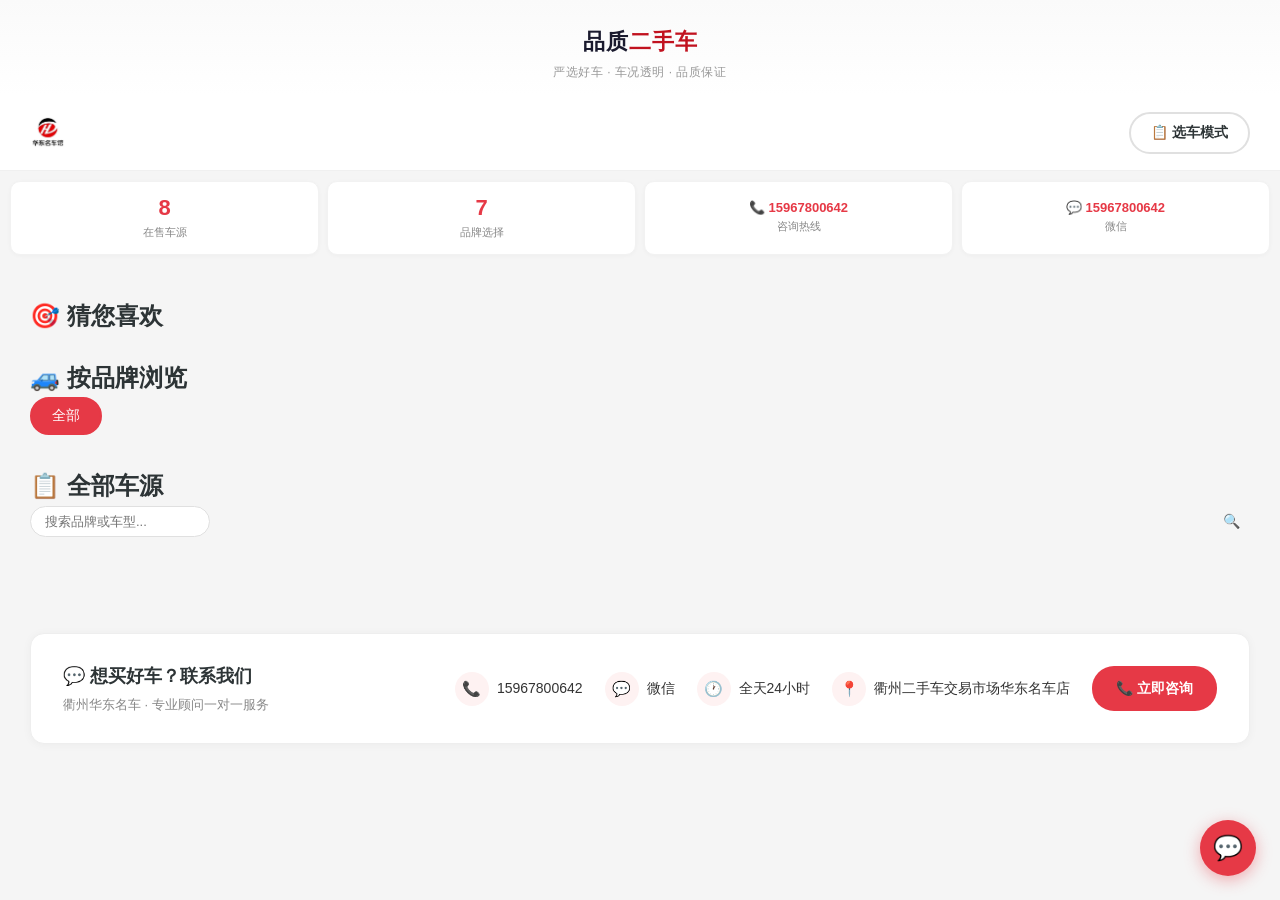
==== commit d6b01929: "搜索框移入全部车源+筛选改为可输入+微信兼容优化" ====
--- a/index.html
+++ b/index.html
@@ -2,14 +2,14 @@
 <html lang="zh-CN">
 <head>
 <meta charset="UTF-8">
-<meta name="viewport" content="width=device-width,initial-scale=1.0,maximum-scale=1.0,user-scalable=no,viewport-fit=cover">
+<meta name="viewport" content="width=device-width,initial-scale=1.0,viewport-fit=cover">
 <meta name="format-detection" content="telephone=yes">
 <meta property="og:title" content="衢州华东名车 - 品质二手车">
 <meta property="og:description" content="严选好车 · 车况透明 · 品质保证 · 15967800642">
 <meta property="og:image" content="https://lilboat001.github.io/huadong-mingche/images/logo.png">
 <meta property="og:type" content="website">
 <title>衢州华东名车</title>
-<link rel="stylesheet" href="css/style.css?v=8">
+<link rel="stylesheet" href="css/style.css?v=9">
 <style>
 .ct-sec{max-width:1260px;margin:36px auto 0;padding:0 20px}
 .ct-card{background:#fff;border-radius:14px;padding:28px 32px;display:flex;align-items:center;justify-content:space-between;flex-wrap:wrap;gap:20px;box-shadow:0 1px 10px rgba(0,0,0,.04);border:1px solid #eee}
@@ -40,6 +40,16 @@
 .search-icon{padding:0 12px;font-size:16px;color:#aaa;flex-shrink:0}
 .search-box input{flex:1;border:none;outline:none;padding:10px 12px 10px 0;font-size:14px;color:#2d3436;background:transparent;min-width:0}
 .search-box input::placeholder{color:#bbb}
+
+.search-inline{position:relative;display:flex;align-items:center;margin-left:auto}
+.search-inline input{border:1px solid #e0e0e0;border-radius:18px;padding:7px 36px 7px 14px;font-size:13px;outline:none;width:180px;transition:border-color .2s}
+.search-inline input:focus{border-color:#e63946}
+.search-icon-inline{position:absolute;right:10px;font-size:14px;color:#aaa;pointer-events:none}
+@media(max-width:640px){
+  .section-header{flex-wrap:wrap;gap:6px}
+  .search-inline{width:100%;margin-left:0;margin-top:4px}
+  .search-inline input{width:100%}
+}
 .filter-tag{padding:8px 16px;border:2px solid #ff9800;border-radius:20px;background:#fff;color:#ff9800;font-size:13px;font-weight:600;cursor:pointer;transition:all .2s;white-space:nowrap;align-self:flex-end}
 .filter-tag:hover{background:#fff8e1}
 .filter-tag.active{background:#ff9800;color:#fff}
@@ -104,12 +114,9 @@
         <span class="info-label">微信</span>
       </div>
     </div>
-  </div>
-
-  <div class="search-box"><span class="search-icon">🔍</span><input type="text" id="searchInput" placeholder="搜索品牌或车型..." oninput="var v=this.value.trim().toLowerCase();var s2=document.getElementById('searchInput2');if(s2)s2.value=this.value;window._searchText=v;A.doSearch()"></div>
-	  <section class="featured-section"><div class="section-header"><h2>🎯 猜您喜欢</h2></div><div class="featured-grid" id="featuredGrid"></div></section>
+  </div>  <section class="featured-section"><div class="section-header"><h2>🎯 猜您喜欢</h2></div><div class="featured-grid" id="featuredGrid"></div></section>
   <div class="brand-pills-section"><div class="section-header"><h2>🚙 按品牌浏览</h2></div><div class="brand-pills" id="brandPills"><button class="brand-pill brand-pill-all active">全部</button></div></div>
-  <section class="featured-section"><div class="section-header"><h2>📋 全部车源</h2><span class="more" id="showroomCount"></span></div><div class="car-grid" id="showroomGrid"></div></section>
+  <section class="featured-section"><div class="section-header"><h2>📋 全部车源</h2><span class="more" id="showroomCount"></span><div class="search-inline"><input type="text" id="searchInput" placeholder="搜索品牌或车型..." oninput="var v=this.value.trim().toLowerCase();var s2=document.getElementById('searchInput2');if(s2)s2.value=this.value;window._searchText=v;A.doSearch()"><span class="search-icon-inline">🔍</span></div></div><div class="car-grid" id="showroomGrid"></div></section>
   <div class="ct-sec"><div class="ct-card">
     <div class="ct-left"><h3>💬 想买好车？联系我们</h3><p>衢州华东名车 · 专业顾问一对一服务</p></div>
     <div class="ct-right"><div class="ct-item"><span class="ct-icon">📞</span>15967800642</div><div class="ct-item"><span class="ct-icon">💬</span>微信</div><div class="ct-item"><span class="ct-icon">🕐</span>全天24小时</div><div class="ct-item"><span class="ct-icon">📍</span>衢州二手车交易市场华东名车店</div><a href="tel:15967800642" class="ct-btn">📞 立即咨询</a></div>
@@ -132,9 +139,9 @@
   </header>
         <div class="search-box"><span class="search-icon">🔍</span><input type="text" id="searchInput2" placeholder="搜索品牌或车型..." oninput="var v=this.value.trim().toLowerCase();var s1=document.getElementById('searchInput');if(s1)s1.value=this.value;window._searchText=v;A.doSearch()"></div>
   <div class="filter-bar">
-    <div class="filter-group"><label class="filter-label">品牌</label><select id="filterBrand"><option value="">全部</option></select></div>
-    <div class="filter-group"><label class="filter-label">变速箱</label><select id="filterTransmission"><option value="">全部</option><option value="自动">自动</option><option value="手动">手动</option></select></div>
-    <div class="filter-group"><label class="filter-label">燃料</label><select id="filterFuel"><option value="">全部</option></select></div>
+    <div class="filter-group"><label class="filter-label">品牌</label><input type="text" id="filterBrand" list="brandList" placeholder="全部" autocomplete="off"><datalist id="brandList"></datalist></div>
+    <div class="filter-group"><label class="filter-label">变速箱</label><input type="text" id="filterTransmission" list="transList" placeholder="全部" autocomplete="off"><datalist id="transList"><option value="自动"><option value="手动"></datalist></div>
+    <div class="filter-group"><label class="filter-label">燃料</label><input type="text" id="filterFuel" list="fuelList" placeholder="全部" autocomplete="off"><datalist id="fuelList"></datalist></div>
     <div class="filter-group"><label class="filter-label">价格(万元)</label><div class="price-inputs"><input type="number" id="priceMin" placeholder="最低"><span>—</span><input type="number" id="priceMax" placeholder="最高"></div></div>
     <button class="btn-reset" id="btnReset">重置</button>
         <button class="filter-tag" id="filterSpecial" onclick="this.classList.toggle('active');A.doSearch()">💰 近期特价</button>
@@ -189,7 +196,7 @@
     <a href="tel:15967800642" class="contact-row call-row">
       <span class="icon">📞</span> 拨打电话 15967800642
     </a>
-    <div class="contact-row" onclick="navigator.clipboard.writeText('15967800642');this.innerHTML='<span class=icon>✅</span> 已复制微信号';var t=this;setTimeout(function(){t.innerHTML='<span class=icon>💬</span> 复制微信号 15967800642'},2000)">
+    <div class="contact-row" onclick="var t=this;var tx='15967800642';var ok=function(){t.innerHTML='<span class=icon>✅</span> 已复制微信号';setTimeout(function(){t.innerHTML='<span class=icon>💬</span> 复制微信号 15967800642'},2000)};if(navigator.clipboard&&navigator.clipboard.writeText){navigator.clipboard.writeText(tx).then(ok).catch(function(){})}else{var ta=document.createElement('textarea');ta.value=tx;ta.style.position='fixed';ta.style.opacity='0';document.body.appendChild(ta);ta.select();try{document.execCommand('copy');ok()}catch(e){}document.body.removeChild(ta)}">
       <span class="icon">💬</span> 复制微信号 15967800642
     </div>
     <div class="contact-row" style="cursor:default">
@@ -240,12 +247,10 @@
 }
 function renderFeatured(){$('featuredGrid').innerHTML=cars.slice(0,4).map(function(c){var p=(c.price/10000).toFixed(2);return'<div class="featured-card" onclick="A.detail('+c.id+')"><div class="featured-img"><img src="'+(c.images[0]||'')+'" loading="lazy" onerror="this.parentElement.style.background=\'linear-gradient(135deg,#1a1a2e,#c1121f)\'"><div class="featured-overlay"><span class="featured-brand">'+c.brand+' '+c.model+'</span><span class="featured-price">'+p+'万</span></div></div><div class="featured-body"><span class="meta-item">'+(c.year||'')+'年</span><span class="meta-item">'+(c.mileage||'')+'万km</span><span class="meta-item">'+c.transmission+'</span><span class="meta-item">'+(c.location||'')+'</span></div></div>'}).join('')}
 function renderShowroomGrid(list){var show=list.slice(0,9);$('showroomCount').textContent='共 '+list.length+' 辆';var h=show.length?show.map(function(c){var p=(c.price/10000).toFixed(2);return'<div class="car-card" onclick="A.detail('+c.id+')"><div class="card-img"><img src="'+(c.images[0]||'')+'" loading="lazy" onerror="this.parentElement.innerHTML=\'<div style=position:absolute;top:0;left:0;width:100%;height:100%;display:flex;align-items:center;justify-content:center;color:#aaa;font-size:28px>🚗</div>\'"><div class="card-year-tag">'+(c.year||'')+'年</div>'+(c.spin3d&&c.spin3d.enabled?'<div class="badge-360">360°</div>':'')+'</div><div class="card-body"><div class="card-title">'+c.brand+' '+c.model+'</div><div class="card-price">'+p+'<small>万元</small></div><div class="card-meta"><span class="meta-item">📏 '+(c.mileage||'')+'万km</span><span class="meta-item">⚙️ '+c.transmission+'</span><span class="meta-item">⛽ '+c.fuel+'</span></div></div><div class="card-footer"><span>📍 '+(c.location||'')+'</span><span>'+(c.displacement||'')+'</span></div></div>'}).join(''):'<div class="empty-state"><div class="icon">🔍</div><p>暂无车源</p></div>';h+='<div class="car-card" onclick="A.goSelect()" style="display:flex;align-items:center;justify-content:center;gap:6px;min-height:80px;cursor:pointer;font-size:15px;font-weight:600;color:#e63946">查看更多 <span style="font-size:18px">→</span></div>';$('showroomGrid').innerHTML=h;}
-function initFilters(){
-  [...new Set(cars.map(function(c){return c.brand}))].sort().forEach(function(b){var o=document.createElement('option');o.value=b;o.textContent=b;$('filterBrand').appendChild(o)});
-  [...new Set(cars.map(function(c){return c.fuel}))].sort().forEach(function(f){var o=document.createElement('option');o.value=f;o.textContent=f;$('filterFuel').appendChild(o)});
+  function initFilters(){[...new Set(cars.map(function(c){return c.brand}))].sort().forEach(function(b){var o=document.createElement("option");o.value=b;o.textContent=b;document.getElementById("brandList").appendChild(o)});[...new Set(cars.map(function(c){return c.fuel}))].sort().forEach(function(f){var o=document.createElement("option");o.value=f;o.textContent=f;document.getElementById("fuelList").appendChild(o)})}
 }
 function applyFilters(){var f={brand:$('filterBrand').value,trans:$('filterTransmission').value,fuel:$('filterFuel').value,min:$('priceMin').value?+$('priceMin').value:0,max:$('priceMax').value?+$('priceMax').value:Infinity};var txt=window._searchText||'';var spOn=$('filterSpecial')&&$('filterSpecial').classList.contains('active');renderSelectGrid(cars.filter(function(c){if(f.brand&&c.brand!==f.brand)return false;if(f.trans&&c.transmission!==f.trans)return false;if(f.fuel&&c.fuel!==f.fuel)return false;var p=c.price/10000;if(p<f.min||p>f.max)return false;if(txt&&(c.brand+' '+c.model).toLowerCase().indexOf(txt)===-1)return false;if(spOn){var prices=cars.map(function(x){return x.price});var avg=prices.reduce(function(a,b){return a+b},0)/prices.length;if(c.price>avg)return false}return true}))}
-$('filterBrand').addEventListener('change',applyFilters);$('filterTransmission').addEventListener('change',applyFilters);$('filterFuel').addEventListener('change',applyFilters);$('priceMin').addEventListener('input',applyFilters);$('priceMax').addEventListener('input',applyFilters);
+$("filterBrand").addEventListener('input',applyFilters);$("filterBrand").addEventListener('change',applyFilters);$("filterTransmission").addEventListener('input',applyFilters);$("filterTransmission").addEventListener('change',applyFilters);$("filterFuel").addEventListener('input',applyFilters);$("filterFuel").addEventListener('change',applyFilters);$('priceMin').addEventListener('input',applyFilters);$('priceMax').addEventListener('input',applyFilters);
 $('btnReset').addEventListener('click',function(){$('filterBrand').value='';$('filterTransmission').value='';$('filterFuel').value='';$('priceMin').value='';$('priceMax').value='';$('filterSpecial').classList.remove('active');renderSelectGrid(cars)});
 	function doSearch(){var txt=window._searchText||'';var spOn=$('filterSpecial')&&$('filterSpecial').classList.contains('active');var filtered=cars;if(txt){filtered=filtered.filter(function(c){return(c.brand+' '+c.model).toLowerCase().indexOf(txt)!==-1})}if(spOn){var prices=cars.map(function(x){return x.price});var avg=prices.reduce(function(a,b){return a+b},0)/prices.length;filtered=filtered.filter(function(c){return c.price<=avg})}renderShowroomGrid(filtered);if($('selectMode').style.display!=='none'){applyFilters()}}
 function renderSelectGrid(list){$('detailPage').style.display='none';if(!list.length){$('carGrid').style.display='none';$('emptyState').style.display='';$('resultCount').textContent='0个结果'}else{$('carGrid').style.display='';$('emptyState').style.display='none';$('resultCount').textContent=list.length+'个车源';$('carGrid').innerHTML=list.map(function(c){var p=(c.price/10000).toFixed(2);return'<div class="car-card" onclick="A.detail('+c.id+')"><div class="card-img"><img src="'+(c.images[0]||'')+'" loading="lazy" onerror="this.parentElement.innerHTML=\'<div style=position:absolute;top:0;left:0;width:100%;height:100%;display:flex;align-items:center;justify-content:center;color:#aaa;font-size:28px>🚗</div>\'"><div class="card-year-tag">'+(c.year||'')+'年</div>'+(c.spin3d&&c.spin3d.enabled?'<div class="badge-360">360°</div>':'')+'</div><div class="card-body"><div class="card-title">'+c.brand+' '+c.model+'</div><div class="card-price">'+p+'<small>万元</small></div><div class="card-meta"><span class="meta-item">📏 '+(c.mileage||'')+'万km</span><span class="meta-item">⚙️ '+c.transmission+'</span><span class="meta-item">⛽ '+c.fuel+'</span></div></div><div class="card-footer"><span>📍 '+(c.location||'')+'</span><span>'+(c.displacement||'')+'</span></div></div>'}).join('')}}
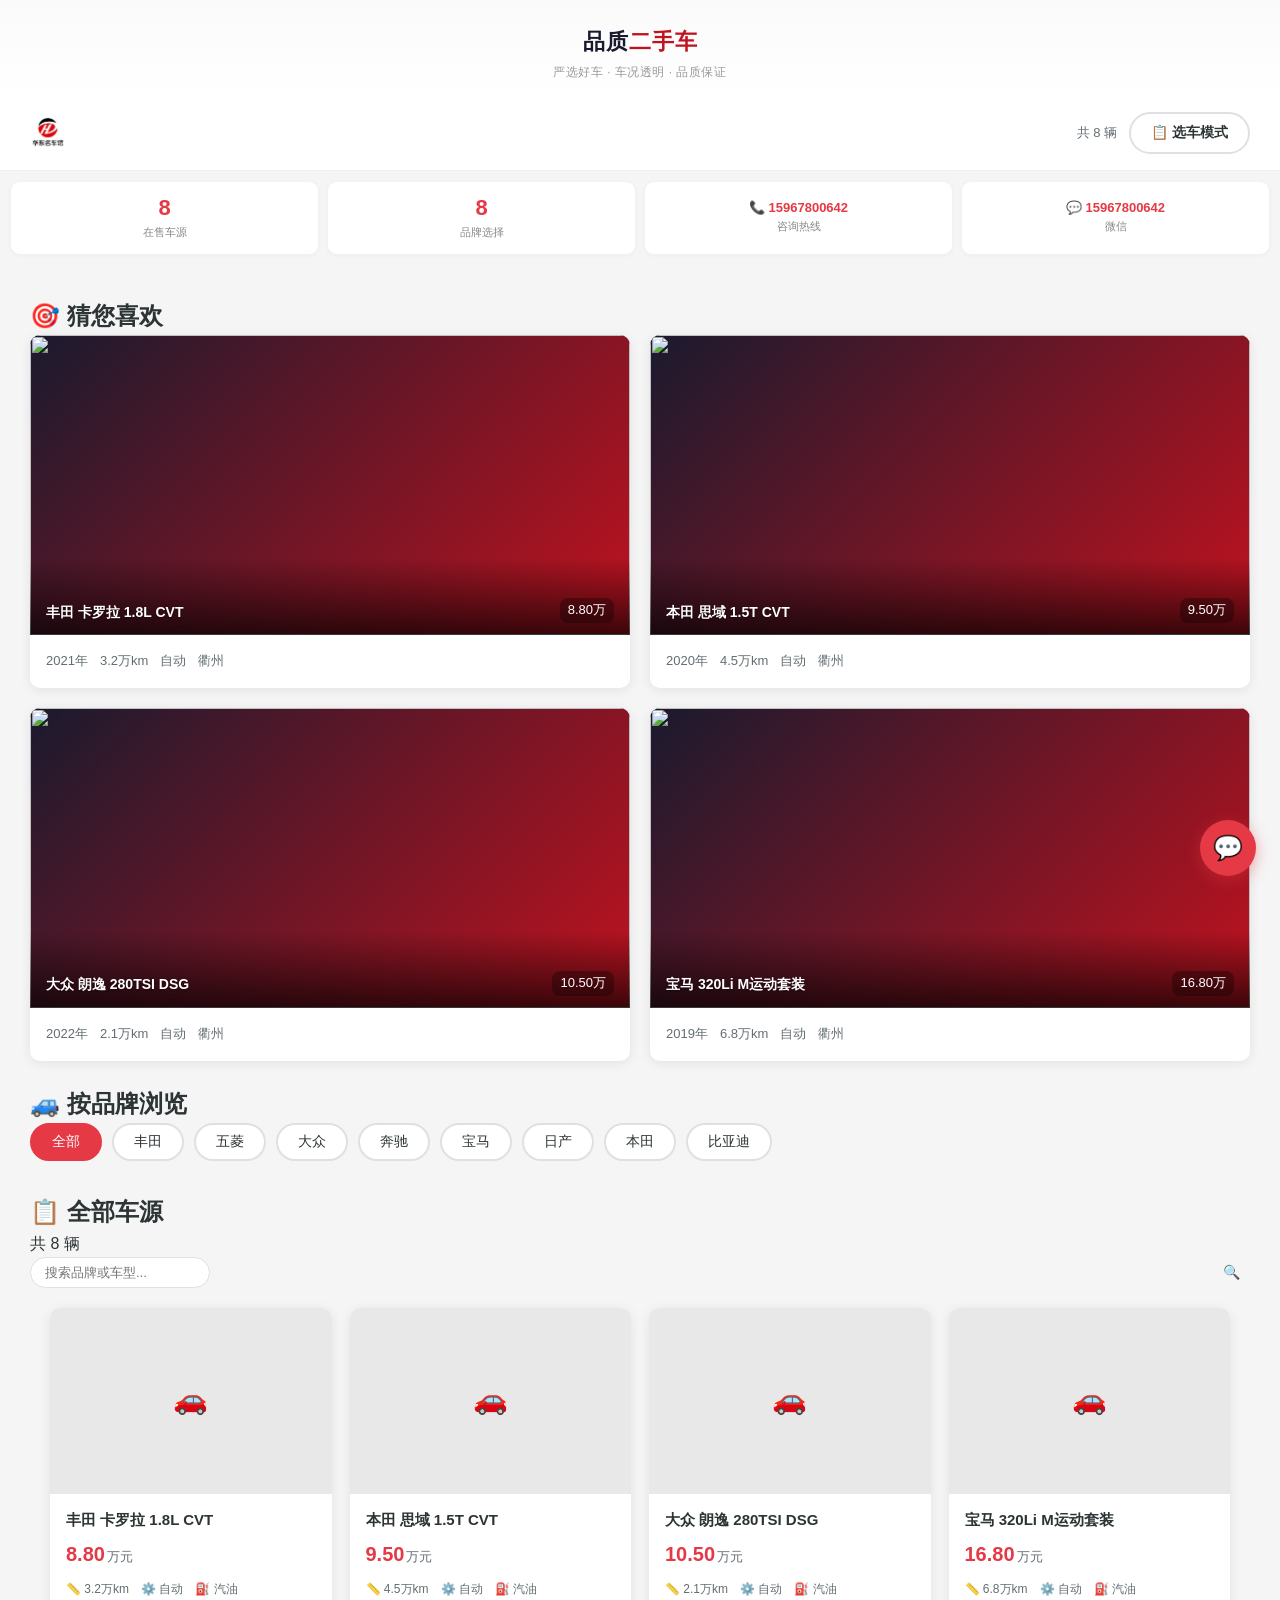
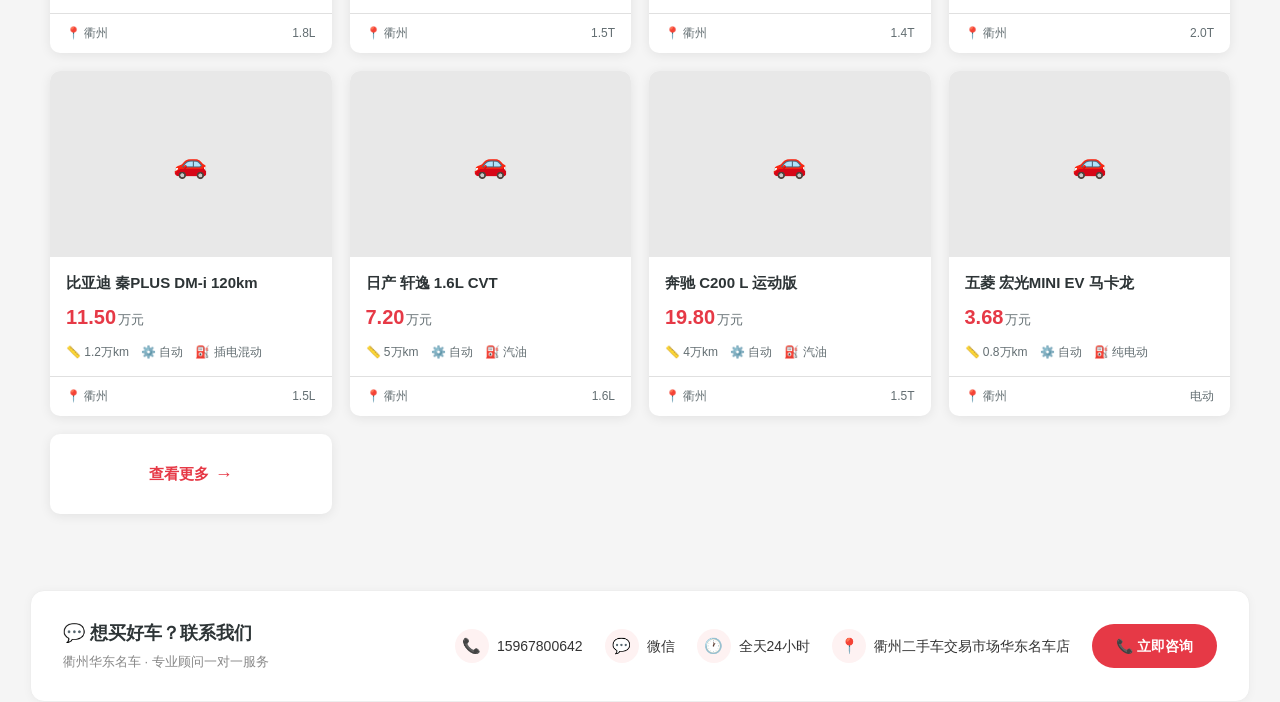
==== commit a7dfce4c: "紧急修复: 删除多余的}导致JS崩溃-图片和模式切换恢复" ====
--- a/index.html
+++ b/index.html
@@ -9,7 +9,7 @@
 <meta property="og:image" content="https://lilboat001.github.io/huadong-mingche/images/logo.png">
 <meta property="og:type" content="website">
 <title>衢州华东名车</title>
-<link rel="stylesheet" href="css/style.css?v=9">
+<link rel="stylesheet" href="css/style.css?v=10">
 <style>
 .ct-sec{max-width:1260px;margin:36px auto 0;padding:0 20px}
 .ct-card{background:#fff;border-radius:14px;padding:28px 32px;display:flex;align-items:center;justify-content:space-between;flex-wrap:wrap;gap:20px;box-shadow:0 1px 10px rgba(0,0,0,.04);border:1px solid #eee}
@@ -248,7 +248,6 @@
 function renderFeatured(){$('featuredGrid').innerHTML=cars.slice(0,4).map(function(c){var p=(c.price/10000).toFixed(2);return'<div class="featured-card" onclick="A.detail('+c.id+')"><div class="featured-img"><img src="'+(c.images[0]||'')+'" loading="lazy" onerror="this.parentElement.style.background=\'linear-gradient(135deg,#1a1a2e,#c1121f)\'"><div class="featured-overlay"><span class="featured-brand">'+c.brand+' '+c.model+'</span><span class="featured-price">'+p+'万</span></div></div><div class="featured-body"><span class="meta-item">'+(c.year||'')+'年</span><span class="meta-item">'+(c.mileage||'')+'万km</span><span class="meta-item">'+c.transmission+'</span><span class="meta-item">'+(c.location||'')+'</span></div></div>'}).join('')}
 function renderShowroomGrid(list){var show=list.slice(0,9);$('showroomCount').textContent='共 '+list.length+' 辆';var h=show.length?show.map(function(c){var p=(c.price/10000).toFixed(2);return'<div class="car-card" onclick="A.detail('+c.id+')"><div class="card-img"><img src="'+(c.images[0]||'')+'" loading="lazy" onerror="this.parentElement.innerHTML=\'<div style=position:absolute;top:0;left:0;width:100%;height:100%;display:flex;align-items:center;justify-content:center;color:#aaa;font-size:28px>🚗</div>\'"><div class="card-year-tag">'+(c.year||'')+'年</div>'+(c.spin3d&&c.spin3d.enabled?'<div class="badge-360">360°</div>':'')+'</div><div class="card-body"><div class="card-title">'+c.brand+' '+c.model+'</div><div class="card-price">'+p+'<small>万元</small></div><div class="card-meta"><span class="meta-item">📏 '+(c.mileage||'')+'万km</span><span class="meta-item">⚙️ '+c.transmission+'</span><span class="meta-item">⛽ '+c.fuel+'</span></div></div><div class="card-footer"><span>📍 '+(c.location||'')+'</span><span>'+(c.displacement||'')+'</span></div></div>'}).join(''):'<div class="empty-state"><div class="icon">🔍</div><p>暂无车源</p></div>';h+='<div class="car-card" onclick="A.goSelect()" style="display:flex;align-items:center;justify-content:center;gap:6px;min-height:80px;cursor:pointer;font-size:15px;font-weight:600;color:#e63946">查看更多 <span style="font-size:18px">→</span></div>';$('showroomGrid').innerHTML=h;}
   function initFilters(){[...new Set(cars.map(function(c){return c.brand}))].sort().forEach(function(b){var o=document.createElement("option");o.value=b;o.textContent=b;document.getElementById("brandList").appendChild(o)});[...new Set(cars.map(function(c){return c.fuel}))].sort().forEach(function(f){var o=document.createElement("option");o.value=f;o.textContent=f;document.getElementById("fuelList").appendChild(o)})}
-}
 function applyFilters(){var f={brand:$('filterBrand').value,trans:$('filterTransmission').value,fuel:$('filterFuel').value,min:$('priceMin').value?+$('priceMin').value:0,max:$('priceMax').value?+$('priceMax').value:Infinity};var txt=window._searchText||'';var spOn=$('filterSpecial')&&$('filterSpecial').classList.contains('active');renderSelectGrid(cars.filter(function(c){if(f.brand&&c.brand!==f.brand)return false;if(f.trans&&c.transmission!==f.trans)return false;if(f.fuel&&c.fuel!==f.fuel)return false;var p=c.price/10000;if(p<f.min||p>f.max)return false;if(txt&&(c.brand+' '+c.model).toLowerCase().indexOf(txt)===-1)return false;if(spOn){var prices=cars.map(function(x){return x.price});var avg=prices.reduce(function(a,b){return a+b},0)/prices.length;if(c.price>avg)return false}return true}))}
 $("filterBrand").addEventListener('input',applyFilters);$("filterBrand").addEventListener('change',applyFilters);$("filterTransmission").addEventListener('input',applyFilters);$("filterTransmission").addEventListener('change',applyFilters);$("filterFuel").addEventListener('input',applyFilters);$("filterFuel").addEventListener('change',applyFilters);$('priceMin').addEventListener('input',applyFilters);$('priceMax').addEventListener('input',applyFilters);
 $('btnReset').addEventListener('click',function(){$('filterBrand').value='';$('filterTransmission').value='';$('filterFuel').value='';$('priceMin').value='';$('priceMax').value='';$('filterSpecial').classList.remove('active');renderSelectGrid(cars)});
